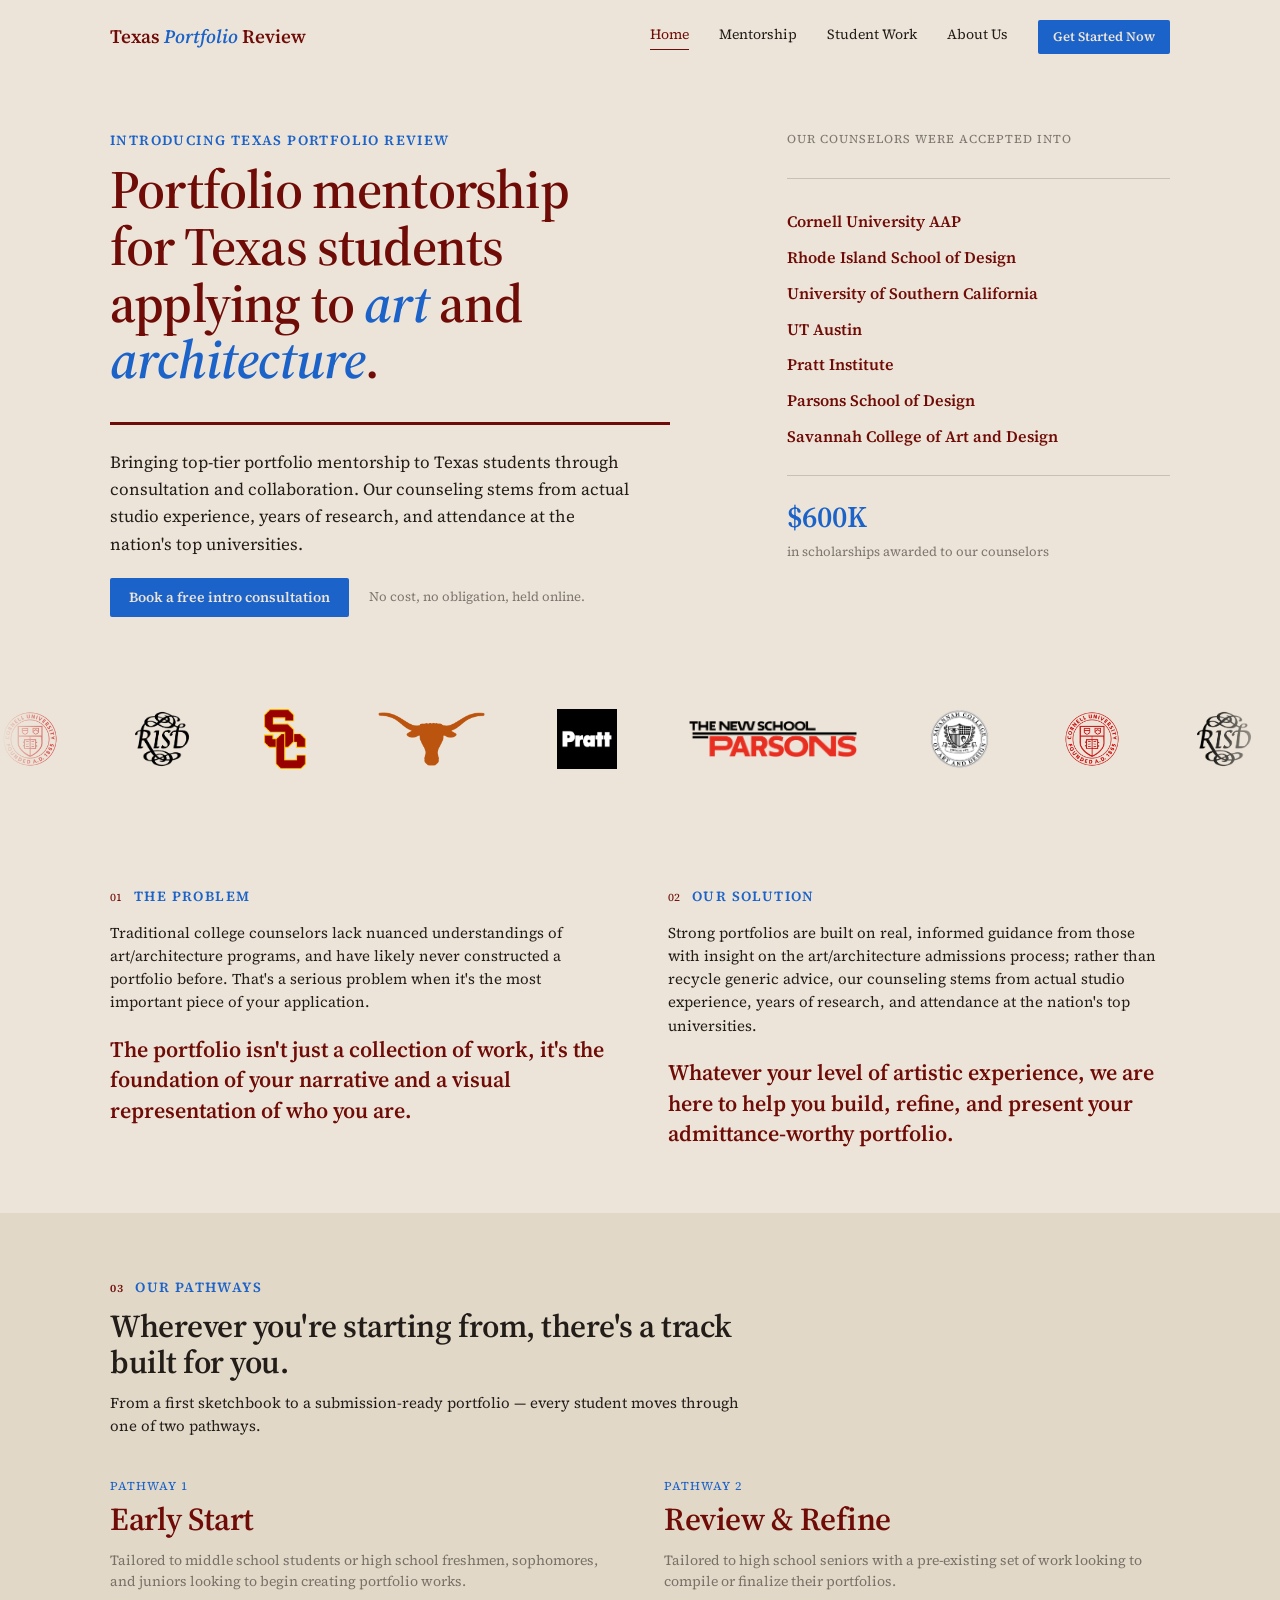
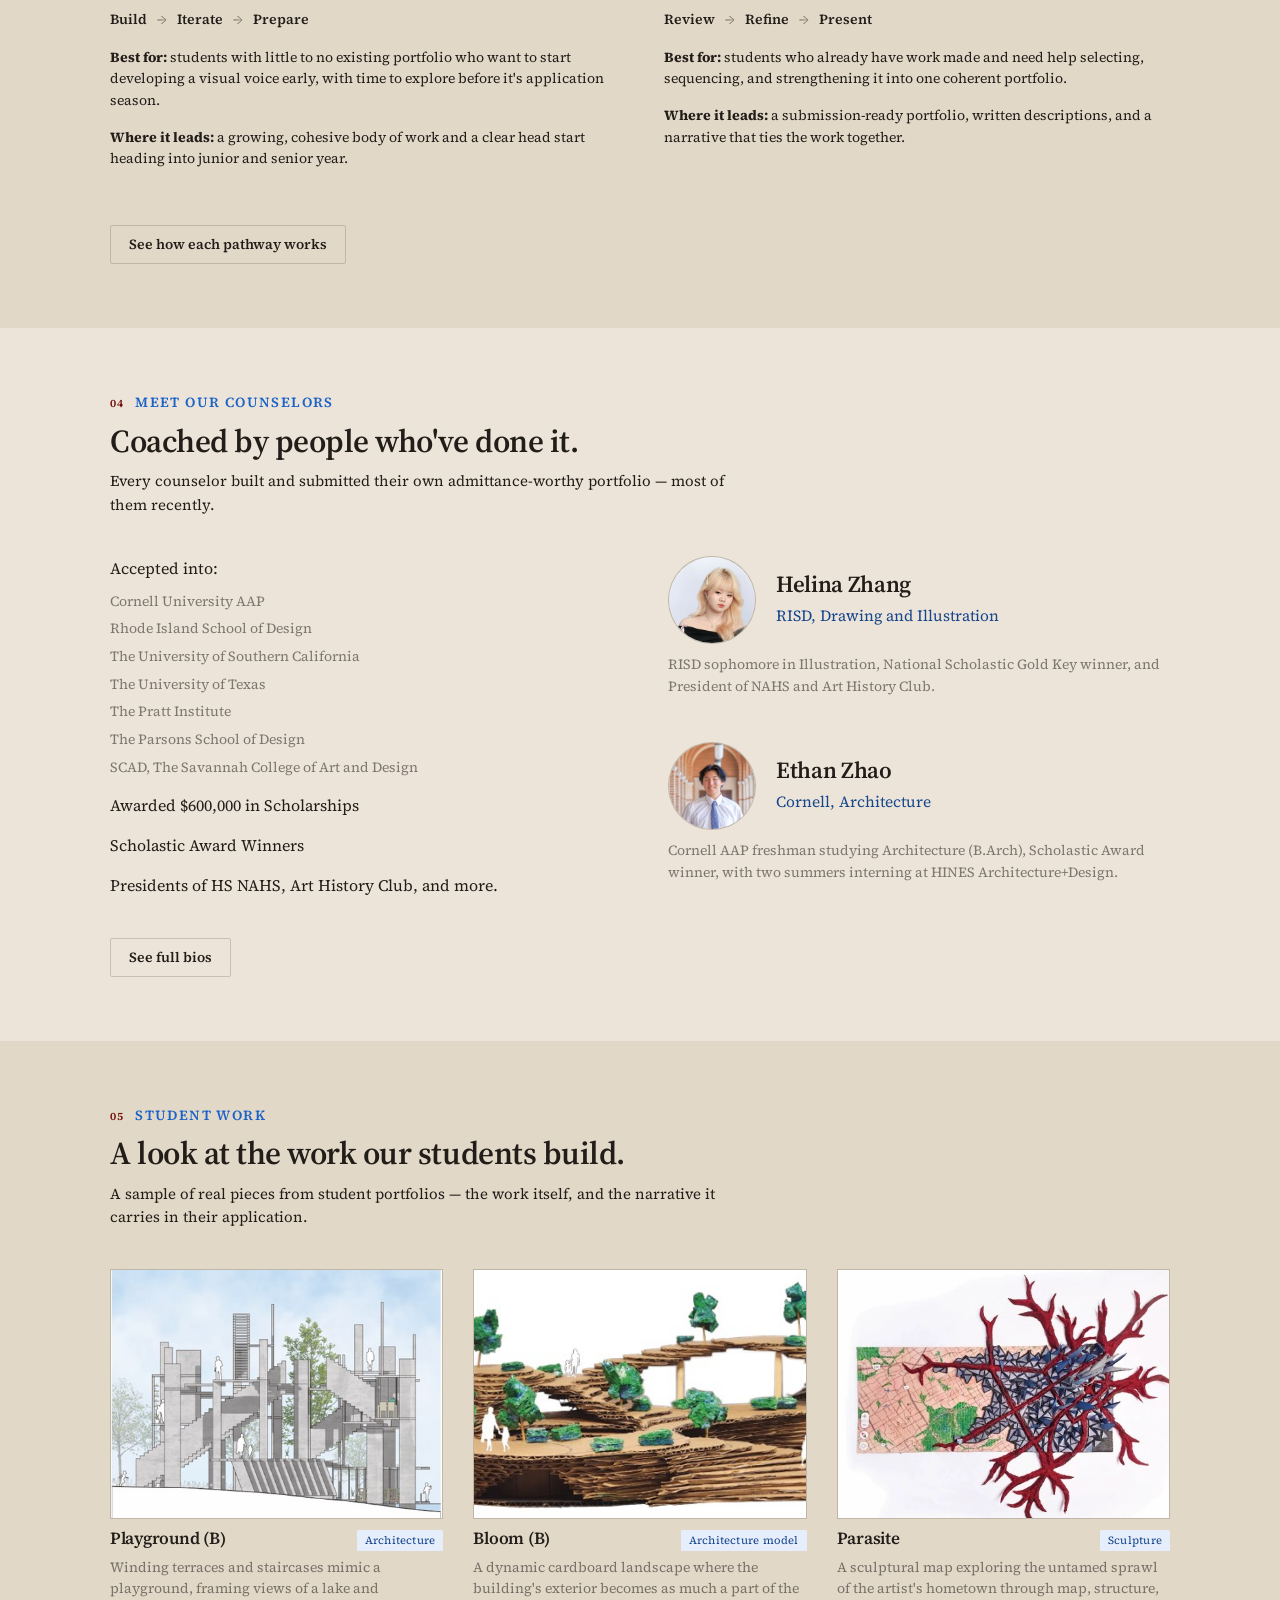
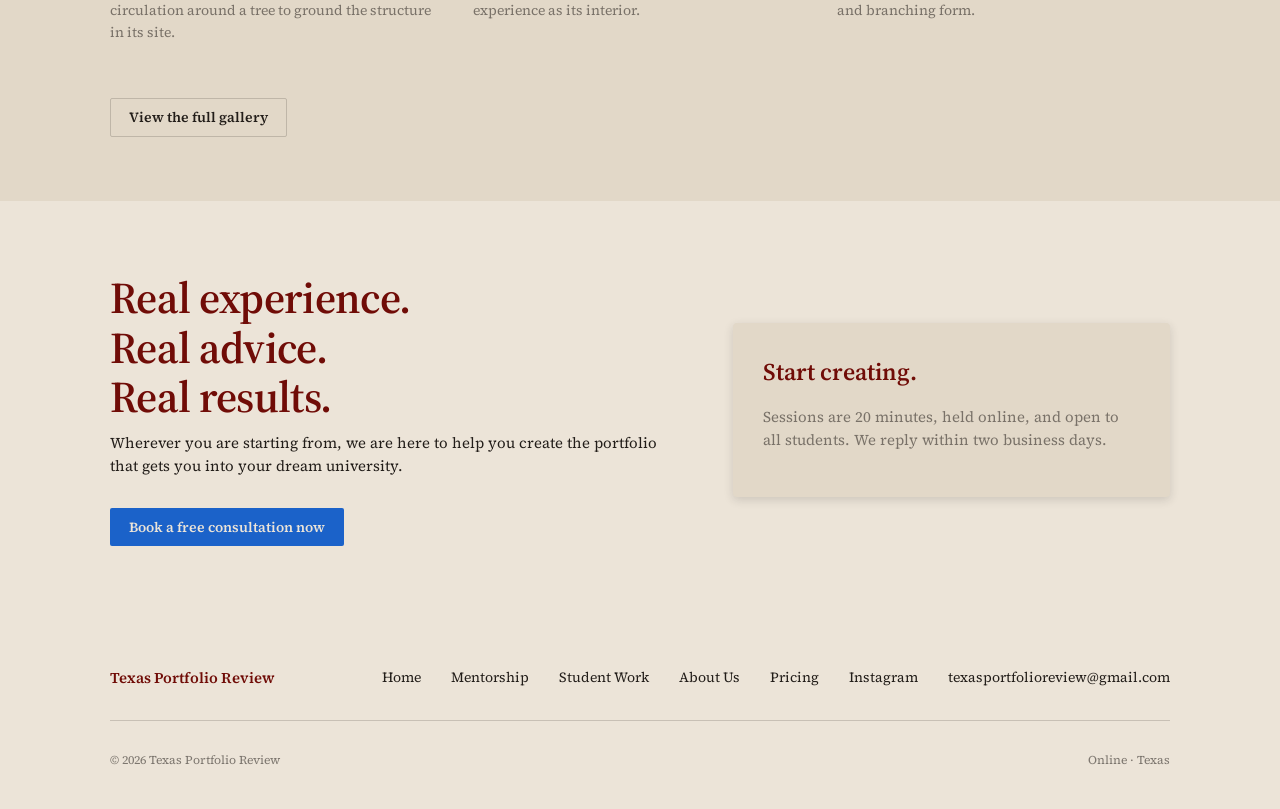
==== index.html @ 7bf11fc3 "Add real student work to the gallery and homepage preview Replaces the placeholder student-work card" ====
<!DOCTYPE html>
<html lang="en">
<head>
<meta charset="UTF-8">
<script>document.documentElement.classList.add("js");</script>
<meta name="viewport" content="width=device-width, initial-scale=1.0">
<title>Texas Portfolio Review — Portfolio Mentorship for Art &amp; Architecture</title>
<meta name="description" content="Portfolio mentorship for Texas students applying to art and architecture programs. Real studio experience, real guidance, real results.">
<link rel="icon" type="image/png" href="images/logo.png">
<link rel="stylesheet" href="css/styles.css">
</head>
<body>

<header class="site-nav">
  <div class="container site-nav__inner">
    <a href="index.html" class="site-nav__brand">Texas <em>Portfolio</em> Review</a>
    <button class="site-nav__toggle" data-nav-toggle aria-expanded="false" aria-label="Toggle menu" aria-controls="primary-nav">
      <span class="bar"></span><span class="bar"></span><span class="bar"></span>
    </button>
    <nav class="site-nav__links" data-nav-links id="primary-nav" aria-label="Primary" hidden>
      <a href="index.html" aria-current="page">Home</a>
      <a href="mentorship.html">Mentorship</a>
      <a href="student-work.html">Student Work</a>
      <a href="about.html">About Us</a>
    </nav>
    <a href="pricing.html" class="btn btn-primary btn-sm site-nav__book">Get Started Now</a>
  </div>
</header>

<main>

  <!-- ============ HERO ============ -->
  <section class="hero">
    <div class="container hero__grid">
      <div>
        <div class="kicker">Introducing Texas Portfolio Review</div>
        <h1>Portfolio mentorship<br>for Texas students<br>applying to <em>art</em> and <em>architecture</em>.</h1>
        <hr class="rule--thick" style="margin: 34px 0 24px; max-width: 560px;">
        <p class="hero__sub">Bringing top-tier portfolio mentorship to Texas students through consultation and collaboration. Our counseling stems from actual studio experience, years of research, and attendance at the nation's top universities.</p>
        <div class="hero__cta">
          <a href="#" class="btn btn-primary" data-open-consult>Book a free intro consultation</a>
          <span class="hero__note">No cost, no obligation, held online.</span>
        </div>
      </div>
      <aside>
        <div class="hero__panel-label">Our counselors were accepted into</div>
        <hr class="rule">
        <div class="hero__schools">
          <div>Cornell University AAP</div>
          <div>Rhode Island School of Design</div>
          <div>University of Southern California</div>
          <div>UT Austin</div>
          <div>Pratt Institute</div>
          <div>Parsons School of Design</div>
          <div>Savannah College of Art and Design</div>
        </div>
        <div class="hero__stats">
          <div class="hero__stat-num">$600K</div>
          <div class="hero__stat-label">in scholarships awarded to our counselors</div>
        </div>
      </aside>
    </div>
  </section>

  <!-- ============ SCHOOL LOGO CAROUSEL ============ -->
  <section class="logo-strip" aria-label="Schools our counselors were accepted into">
    <div class="logo-strip__viewport">
      <div class="logo-strip__track">
        <div class="logo-strip__item"><img src="images/schools/cornell.png" alt="Cornell University" loading="lazy"></div>
        <div class="logo-strip__item"><img src="images/schools/risd.png" alt="Rhode Island School of Design" loading="lazy"></div>
        <div class="logo-strip__item"><img src="images/schools/usc.png" alt="University of Southern California" loading="lazy"></div>
        <div class="logo-strip__item"><img src="images/schools/ut-austin.png" alt="The University of Texas at Austin" loading="lazy"></div>
        <div class="logo-strip__item"><img src="images/schools/pratt.png" alt="Pratt Institute" loading="lazy"></div>
        <div class="logo-strip__item logo-strip__item--parsons"><img src="images/schools/parsons.png" alt="Parsons School of Design, The New School" loading="lazy"></div>
        <div class="logo-strip__item"><img src="images/schools/scad.png" alt="Savannah College of Art and Design" loading="lazy"></div>
        <!-- duplicated for a seamless loop -->
        <div class="logo-strip__item" aria-hidden="true"><img src="images/schools/cornell.png" alt="" loading="lazy"></div>
        <div class="logo-strip__item" aria-hidden="true"><img src="images/schools/risd.png" alt="" loading="lazy"></div>
        <div class="logo-strip__item" aria-hidden="true"><img src="images/schools/usc.png" alt="" loading="lazy"></div>
        <div class="logo-strip__item" aria-hidden="true"><img src="images/schools/ut-austin.png" alt="" loading="lazy"></div>
        <div class="logo-strip__item" aria-hidden="true"><img src="images/schools/pratt.png" alt="" loading="lazy"></div>
        <div class="logo-strip__item logo-strip__item--parsons" aria-hidden="true"><img src="images/schools/parsons.png" alt="" loading="lazy"></div>
        <div class="logo-strip__item" aria-hidden="true"><img src="images/schools/scad.png" alt="" loading="lazy"></div>
      </div>
    </div>
  </section>

  <!-- ============ PROBLEM / SOLUTION ============ -->
  <section class="section" id="problem-solution">
    <div class="container grid-2">
      <div id="problem">
        <div class="beat-head"><span class="beat-head__num">01</span><h2>The problem</h2></div>
        <p>Traditional college counselors lack nuanced understandings of art/architecture programs, and have likely never constructed a portfolio before. That's a serious problem when it's the most important piece of your application.</p>
        <p class="pull">The portfolio isn't just a collection of work, it's the foundation of your narrative and a visual representation of who you are.</p>
      </div>
      <div id="solution">
        <div class="beat-head"><span class="beat-head__num">02</span><h2>Our solution</h2></div>
        <p>Strong portfolios are built on real, informed guidance from those with insight on the art/architecture admissions process; rather than recycle generic advice, our counseling stems from actual studio experience, years of research, and attendance at the nation's top universities.</p>
        <p class="pull">Whatever your level of artistic experience, we are here to help you build, refine, and present your admittance-worthy portfolio.</p>
      </div>
    </div>
  </section>

  <!-- ============ PATHWAYS PREVIEW ============ -->
  <section class="section section--surface" id="pathways">
    <div class="container">
      <div class="section-head">
        <div class="kicker"><span class="num">03</span> Our pathways</div>
        <h2>Wherever you're starting from, there's a track built for you.</h2>
        <p>From a first sketchbook to a submission-ready portfolio — every student moves through one of two pathways.</p>
      </div>
      <div class="path-grid">
        <div>
          <div class="path-card__eyebrow">Pathway 1</div>
          <h3>Early Start</h3>
          <p class="desc">Tailored to middle school students or high school freshmen, sophomores, and juniors looking to begin creating portfolio works.</p>
          <div class="path-mini-steps">
            <span>Build</span><span class="arrow" aria-hidden="true">→</span><span>Iterate</span><span class="arrow" aria-hidden="true">→</span><span>Prepare</span>
          </div>
          <p class="path-best-for"><strong>Best for:</strong> students with little to no existing portfolio who want to start developing a visual voice early, with time to explore before it's application season.</p>
          <p class="path-best-for"><strong>Where it leads:</strong> a growing, cohesive body of work and a clear head start heading into junior and senior year.</p>
        </div>
        <div>
          <div class="path-card__eyebrow">Pathway 2</div>
          <h3>Review &amp; Refine</h3>
          <p class="desc">Tailored to high school seniors with a pre-existing set of work looking to compile or finalize their portfolios.</p>
          <div class="path-mini-steps">
            <span>Review</span><span class="arrow" aria-hidden="true">→</span><span>Refine</span><span class="arrow" aria-hidden="true">→</span><span>Present</span>
          </div>
          <p class="path-best-for"><strong>Best for:</strong> students who already have work made and need help selecting, sequencing, and strengthening it into one coherent portfolio.</p>
          <p class="path-best-for"><strong>Where it leads:</strong> a submission-ready portfolio, written descriptions, and a narrative that ties the work together.</p>
        </div>
      </div>
      <div style="margin-top:40px;">
        <a href="mentorship.html" class="btn btn-secondary">See how each pathway works</a>
      </div>
    </div>
  </section>

  <!-- ============ COUNSELORS / CREDENTIALS PREVIEW ============ -->
  <section class="section" id="counselors">
    <div class="container">
      <div class="section-head">
        <div class="kicker"><span class="num">04</span> Meet our counselors</div>
        <h2>Coached by people who've done it.</h2>
        <p>Every counselor built and submitted their own admittance-worthy portfolio — most of them recently.</p>
      </div>
      <div class="grid-2">
        <div>
          <ul class="credential-list">
            <li>
              Accepted into:
              <ul class="credential-sublist">
                <li>Cornell University AAP</li>
                <li>Rhode Island School of Design</li>
                <li>The University of Southern California</li>
                <li>The University of Texas</li>
                <li>The Pratt Institute</li>
                <li>The Parsons School of Design</li>
                <li>SCAD, The Savannah College of Art and Design</li>
              </ul>
            </li>
            <li>Awarded $600,000 in Scholarships</li>
            <li>Scholastic Award Winners</li>
            <li>Presidents of HS NAHS, Art History Club, and more.</li>
          </ul>
          <div style="margin-top:40px;">
            <a href="about.html" class="btn btn-secondary">See full bios</a>
          </div>
        </div>
        <div class="counselor-preview-grid">
          <div class="counselor-preview-card">
            <div class="counselor-preview-card__row">
              <div class="counselor-preview-card__photo"><img src="images/counselor-helina-zhang.jpg" alt="Helina Zhang" loading="lazy"></div>
              <div>
                <h3>Helina Zhang</h3>
                <div class="counselor-preview-card__school">RISD, Drawing and Illustration</div>
              </div>
            </div>
            <p class="desc">RISD sophomore in Illustration, National Scholastic Gold Key winner, and President of NAHS and Art History Club.</p>
          </div>
          <div class="counselor-preview-card">
            <div class="counselor-preview-card__row">
              <div class="counselor-preview-card__photo"><img src="images/counselor-ethan-zhao.jpg" alt="Ethan Zhao" loading="lazy"></div>
              <div>
                <h3>Ethan Zhao</h3>
                <div class="counselor-preview-card__school">Cornell, Architecture</div>
              </div>
            </div>
            <p class="desc">Cornell AAP freshman studying Architecture (B.Arch), Scholastic Award winner, with two summers interning at HINES Architecture+Design.</p>
          </div>
        </div>
      </div>
    </div>
  </section>

  <!-- ============ STUDENT WORK PREVIEW ============ -->
  <section class="section section--surface" id="work">
    <div class="container">
      <div class="section-head">
        <div class="kicker"><span class="num">05</span> Student work</div>
        <h2>A look at the work our students build.</h2>
        <p>A sample of real pieces from student portfolios — the work itself, and the narrative it carries in their application.</p>
      </div>
      <div class="work-grid">
        <div class="work-card">
          <div class="work-card__thumb"><img src="images/student-work/playground.jpg" alt="Playground (B) — architectural section drawing" loading="lazy"></div>
          <div class="work-card__meta"><h3>Playground (B)</h3><span class="work-card__tag">Architecture</span></div>
          <p class="desc">Winding terraces and staircases mimic a playground, framing views of a lake and circulation around a tree to ground the structure in its site.</p>
        </div>
        <div class="work-card">
          <div class="work-card__thumb"><img src="images/student-work/bloom.jpg" alt="Bloom (B) — cardboard architecture model" loading="lazy"></div>
          <div class="work-card__meta"><h3>Bloom (B)</h3><span class="work-card__tag">Architecture model</span></div>
          <p class="desc">A dynamic cardboard landscape where the building's exterior becomes as much a part of the experience as its interior.</p>
        </div>
        <div class="work-card">
          <div class="work-card__thumb"><img src="images/student-work/parasite.jpg" alt="Parasite — mixed media sculpture on a map" loading="lazy"></div>
          <div class="work-card__meta"><h3>Parasite</h3><span class="work-card__tag">Sculpture</span></div>
          <p class="desc">A sculptural map exploring the untamed sprawl of the artist's hometown through map, structure, and branching form.</p>
        </div>
      </div>
      <div style="margin-top:40px;">
        <a href="student-work.html" class="btn btn-secondary">View the full gallery</a>
      </div>
    </div>
  </section>

  <!-- ============ CLOSING CTA ============ -->
  <section class="closer" id="book">
    <div class="container closer__grid">
      <div>
        <h2>Real experience.<br>Real advice.<br>Real results.</h2>
        <p>Wherever you are starting from, we are here to help you create the portfolio that gets you into your dream university.</p>
        <div style="margin-top:30px;">
          <a href="#" class="btn btn-primary" data-open-consult>Book a free consultation now</a>
        </div>
      </div>
      <div class="closer__panel elev-md">
        <p class="tag">Start creating.</p>
        <p style="font-size:15px; color:var(--color-text-muted);">Sessions are 20 minutes, held online, and open to all students. We reply within two business days.</p>
      </div>
    </div>
  </section>

</main>

<footer class="site-footer">
  <div class="container">
    <div class="site-footer__top">
      <span class="site-footer__brand">Texas Portfolio Review</span>
      <a href="index.html">Home</a>
      <a href="mentorship.html">Mentorship</a>
      <a href="student-work.html">Student Work</a>
      <a href="about.html">About Us</a>
      <a href="pricing.html">Pricing</a>
      <a href="https://www.instagram.com/texasportfolioreview/" target="_blank" rel="noopener">Instagram</a>
      <a href="mailto:texasportfolioreview@gmail.com">texasportfolioreview@gmail.com</a>
    </div>
    <hr class="rule">
    <div class="site-footer__bottom">
      <span>© 2026 Texas Portfolio Review</span>
      <span>Online · Texas</span>
    </div>
  </div>
</footer>

<!-- ============ BOOK-A-CONSULTATION MODAL (shared) ============ -->
<div class="modal-backdrop" id="consult-modal" hidden>
  <div class="modal" role="dialog" aria-modal="true" aria-labelledby="consult-title">
    <button class="modal__close" type="button" data-close-consult aria-label="Close">&times;</button>

    <form id="consult-form" novalidate action="https://formspree.io/f/myeganda" method="POST">
      <input type="hidden" name="_subject" value="New consultation request — Texas Portfolio Review">
      <div class="modal__eyebrow">Free intro consultation</div>
      <h2 id="consult-title">Book a free consultation</h2>
      <p class="modal__intro">No cost, no obligation, 20 minutes, held online. Tell us a bit about the student and we'll follow up within two business days.</p>

      <div class="field">
        <label for="cf-name">Student name</label>
        <input class="input" id="cf-name" name="name" type="text" placeholder="First and last" required>
      </div>
      <div class="field">
        <label for="cf-email">Email</label>
        <input class="input" id="cf-email" name="email" type="email" placeholder="you@example.com" required>
      </div>
      <div class="field">
        <label for="cf-grade">Grade level</label>
        <input class="input" id="cf-grade" name="grade" type="text" placeholder="e.g. 11th grade" required>
      </div>
      <div class="field">
        <label for="cf-pathway">Which pathway interests you?</label>
        <select class="input" id="cf-pathway" name="pathway">
          <option value="">Not sure yet</option>
          <option value="Early Start">Early Start</option>
          <option value="Review &amp; Refine">Review &amp; Refine</option>
          <option value="Baseline">Baseline</option>
          <option value="Async Review">Async Review</option>
        </select>
      </div>
      <div class="field">
        <label for="cf-message">Tell us about your work</label>
        <textarea class="input" id="cf-message" name="message" placeholder="Media you work in, where your portfolio stands today, schools you have in mind."></textarea>
      </div>

      <button type="submit" class="btn btn-primary btn-block">Request my free consultation</button>
      <p class="form-error" id="consult-error" hidden></p>
      <p class="form-note">Sessions are 20 minutes, held online. We reply within two business days.</p>
    </form>

    <div class="form-success" id="consult-success" hidden>
      <div class="form-success__mark">&check;</div>
      <h2>Request received</h2>
      <p>Thanks — we'll follow up by email within two business days to schedule your free consultation.</p>
    </div>
  </div>
</div>

<script src="js/main.js"></script>
</body>
</html>
---- css/styles.css ----
/* Broadsheet — design-system tokens and component classes. This file is the source of truth for the system's look; retune it here and see readme.md. */
@import url('https://fonts.googleapis.com/css2?family=Source+Serif+4:ital,wght@0,400;0,600;1,400&display=swap');

:root {
  /* Texas Portfolio Review — warm paper ground with the TPR red/blue
     override in place of Broadsheet's default cyan/magenta. See
     DESIGN-CONTEXT.md for the source of these values. */
  --color-bg: #ece4d8;
  --color-surface: #e2d8c8;
  --color-text: #221d19;
  --color-text-muted: color-mix(in srgb, var(--color-text) 55%, transparent);
  --color-accent: #a3120b;
  --color-accent-2: #1b62c9;
  --color-divider: color-mix(in srgb, #221d19 18%, transparent);

  /* Tonal ramps — generated in OKLCH on one shared lightness scale, so the
     same step of any role matches the others in visual value. */
  --color-neutral-100: #f8f4f4;
  --color-neutral-200: #eae7e7;
  --color-neutral-300: #d7d3d3;
  --color-neutral-400: #bab6b6;
  --color-neutral-500: #9b9797;
  --color-neutral-600: #7d7979;
  --color-neutral-700: #605d5d;
  --color-neutral-800: #444141;
  --color-neutral-900: #2d2b2b;

  --color-accent-100: #f7e7e4;
  --color-accent-200: #eecdc8;
  --color-accent-300: #e0a49c;
  --color-accent-400: #cd6a60;
  --color-accent-500: #b8332a;
  --color-accent-600: #8b0f09;
  --color-accent-700: #700c07;
  --color-accent-800: #560906;
  --color-accent-900: #380705;

  --color-accent-2-100: #e7eefb;
  --color-accent-2-200: #cbdcf6;
  --color-accent-2-300: #9eb9e3;
  --color-accent-2-400: #7197cf;
  --color-accent-2-500: #4474bc;
  --color-accent-2-600: #1751a8;
  --color-accent-2-700: #16468c;
  --color-accent-2-800: #113468;
  --color-accent-2-900: #0c2244;

  /* The third process ink — review round 3: the deck's print treatments
     (the CMYK separation and the misregistered plate numerals below) need
     the full four-color set. Cyan and magenta are the system's own accents;
     this yellow completes them, muted to the same press-ink register. A
     print treatment color, not an interface accent — body copy and chrome
     never take it. */
  --color-process-yellow: #edbb00;

  --font-heading: "Source Serif 4", system-ui, sans-serif;
  --font-heading-weight: 600;
  --font-body: "Source Serif 4", system-ui, sans-serif;

  --space-1: 5.0px;
  --space-2: 10.0px;
  --space-3: 15.0px;
  --space-4: 20.0px;
  --space-6: 30.0px;
  --space-8: 40.0px;

  --radius-sm: 1px;
  --radius-md: 2px;
  --radius-lg: 4px;

  /* Elevation — derived from the ground: soft ink-tinted shadows on a
     light theme, a hairline edge + ambient darkness on a dark one. */
  --shadow-sm: 0 1px 2px color-mix(in srgb, #2d2b2b 14%, transparent);
  --shadow-md: 0 3px 10px color-mix(in srgb, #2d2b2b 16%, transparent);
  --shadow-lg: 0 12px 32px color-mix(in srgb, #2d2b2b 22%, transparent);
}

body {
  background: var(--color-bg);
  color: var(--color-text);
  font-family: var(--font-body);
}
h1, h2, h3, h4 { font-family: var(--font-heading); font-weight: var(--font-heading-weight); }

.halftone{position:relative;filter:grayscale(0.35) contrast(1.15);overflow:hidden}
.halftone::after{content:"";position:absolute;inset:0;pointer-events:none;
  background-image:radial-gradient(circle,rgba(0,0,0,0.22) 30%,transparent 32%);
  background-size:3px 3px;mix-blend-mode:multiply}

/* The four-color separation treatment (review round 3) — a photograph
   printed as its misregistered process plates, after the Catalogue Three
   grammar. Markup: a figure.cmyk holding five copies of the image — the
   first is the layout sizer (hidden), then one per plate, each tagged
   .sep-c/.sep-m/.sep-y/.sep-k. The plates are extracted live by the SVG
   feColorMatrix filters in print-plates.js, the system's own defs —
   inlined in the compiled bundle every template page loads, and a
   page that links styles.css directly adds
   <script src="print-plates.js"></script> itself (the defs must be in
   the document: a data-URI filter reference would not survive Chromium,
   and external-file references are unreliable across engines) — nudged
   a few pixels out of register, and multiplied
   onto the paper ground; the halftone dot screens the recombined print.
   The plate offsets live with the deck's projection-scale CSS, since
   misregistration is sized to the output. */
.cmyk{position:relative;overflow:hidden;background:var(--color-bg)}
.cmyk img:first-child{opacity:0} /* layout sizer AND the alt-bearing image — opacity
  keeps it in the accessibility tree (visibility:hidden would drop the figure's only
  description); fully transparent, it adds nothing to the multiply backdrop */
.cmyk img+img{position:absolute;inset:0;width:100%;height:100%;object-fit:cover;mix-blend-mode:multiply}
.cmyk .sep-c{filter:url(#sep-c)}
.cmyk .sep-m{filter:url(#sep-m)}
.cmyk .sep-y{filter:url(#sep-y)}
.cmyk .sep-k{filter:url(#sep-k)}
.cmyk::after{content:"";position:absolute;inset:0;pointer-events:none;
  background-image:radial-gradient(circle,rgba(0,0,0,0.22) 30%,transparent 32%);
  background-size:3px 3px;mix-blend-mode:multiply}

/* The one-image separation (review round 9, promoted from the deck in the
   landing divergence) — the same four plates as ONE compound filter,
   #sep-all in print-plates.js, for a single swappable image: a .print
   wrapper inside the figure holds one <image-slot>, and the filter
   extracts, offsets and multiplies the plates live from whatever the slot
   shows. Markup: figure.cmyk > .print > image-slot (the page sizes the
   .print — aspect-ratio, or absolute fill for bleeds). Hover resolves
   the print into the photograph — the pressman checking registration on
   the light table — so the source shows crisp and any swap chrome stays
   legible; only the reduced-motion fallback below still lifts as a
   single cut (a url() filter cannot CSS-transition; the press driver
   animates the defs instead). */
.cmyk .print{position:relative;width:100%;filter:url(#sep-all)}
/* no hover end-state swap: the press driver (print-plates.js) eases the
   plates into register while purifying their inks to the pure-process
   separation on the same curve, so the converged four-plate merge IS
   the photograph (their multiply equals SourceGraphic by construction)
   — no cut anywhere on the animated path */
@media (prefers-reduced-motion: reduce), (hover: none), (pointer: coarse) {
  .cmyk .print:hover{filter:none} /* without the driver (it stands down on
    exactly these conditions), hover stays the old single cut to the
    crisp source */
}
.cmyk .print image-slot{width:100%;height:100%;display:block}

/* The plate numeral (review rounds 3-4) — display figures set as
   misregistered process plates, the catalog's cover grammar. Review
   round 4 (Barron): THREE plates — C, M, Y only, no black plate — so the
   dark core comes entirely from the C×M×Y multiply overlap (the inks
   product to exact black), with the fringes the registration drift; and
   the spread pulled in by half (less jumbled: one figure with plate
   fringes rather than figures sliding apart). Markup: a .cmyk-num holding
   a .paper span (the white of the sheet: the glyph's union, built from
   offset text-shadow copies) and three .plate spans. The construction
   carries its own ground (--cmyk-num-ground, defaulting to paper) painted
   on its padding box, so the multiply plates always have their backdrop
   even inside an isolated stacking context (entrance animations); the
   padding bleeds wider than any plate offset and the negative margin
   hands the layout box back. Offsets are em-scaled to the glyph. The
   .paper span carries the text once for assistive tech; the .plate spans
   are aria-hidden repeats. */
.cmyk-num{--cmyk-num-ground:var(--color-bg);
  position:relative;width:fit-content;line-height:0.9;
  font-feature-settings:"pnum" 1;
  background:var(--cmyk-num-ground);padding:0.12em;margin:-0.12em}
.cmyk-num .paper{color:var(--color-bg); /* the white of the sheet — always paper,
  whatever the ground: the plates read as printed on paper even when the
  surrounding page is ink */
  text-shadow:0.036em 0.025em 0 var(--color-bg),-0.031em -0.023em 0 var(--color-bg)}
.cmyk-num .plate{position:absolute;inset:0.12em;mix-blend-mode:multiply;
  text-box:trim-both cap alphabetic /* the host trims to its cap box; each
  absolute plate must trim its own line the same way, or its glyphs sit a
  half-leading below the paper union */}
.cmyk-num .plate-c{color:var(--color-accent)}

/* The plate headline (divergence round 3, Barron: "use both" — the
   photograph's plates AND the cover grammar's text plates, on the same
   page). The same three-plate construction as .cmyk-num — paper span
   carrying the real text, C/M/Y plate repeats, dark core from the
   multiply overlap — at HALF the numeral's round-4 offsets: the serif's
   display hairlines are thinner than the numeral strokes the spread was
   measured on, and the full offsets swallow them whole (probed at the
   hero's 80px — the fringes read as an anaglyph poster, not a breath
   out of register) — recut for display
   headlines that sit in running text blocks on the page's own paper:
   no ground painting and no padding bleed (the numeral's ground exists
   for isolated stacking contexts; a headline on the page multiplies
   straight onto the sheet), no width:fit-content and no line-height
   override (the host display class owns its metrics — apply this to
   each .line, which is position:relative for its plates), and the
   plates are inert to the hand (pointer-events/user-select none, so a
   triple-click selects the headline once, not four times). Plates take
   the same pointer lean as .cmyk-num. */
.cmyk-head{position:relative}
.cmyk-head .paper{color:var(--color-bg);
  text-shadow:0.027em 0.0185em 0 var(--color-bg),-0.0245em -0.0175em 0 var(--color-bg)
  /* the union's copies sit at the construction's halved plate offsets
     PLUS the full lean (0.018+0.009 / 0.0125+0.006, and mirrored), so
     the union still backs the plates at viewport-edge lean — invisible
     on the page's own paper, load-bearing on any other ground */}
.cmyk-head .plate{position:absolute;inset:0;mix-blend-mode:multiply;
  pointer-events:none;user-select:none;
  text-box:trim-both cap alphabetic /* match the host's trim, or the
  plates sit a half-leading below the paper union */}
.cmyk-head .plate-c{color:var(--color-accent)}
.cmyk-head .plate-m{color:var(--color-accent-2);
  translate:calc(0.018em + 0.009em*var(--press-nx, 0)) calc(0.0125em + 0.006em*var(--press-ny, 0))}
.cmyk-head .plate-y{color:var(--color-process-yellow);
  translate:calc(-0.0155em + 0.009em*var(--press-nx, 0)) calc(-0.0115em + 0.006em*var(--press-ny, 0))}
.cmyk-num .plate-m{color:var(--color-accent-2);
  translate:calc(0.036em + 0.018em*var(--press-nx, 0)) calc(0.025em + 0.0125em*var(--press-ny, 0))}
.cmyk-num .plate-y{color:var(--color-process-yellow);
  translate:calc(-0.031em + 0.018em*var(--press-nx, 0)) calc(-0.023em + 0.0125em*var(--press-ny, 0))}
/* --press-nx/--press-ny: the pointer lean as a bare -1..1 factor,
   published on :root by the press driver (print-plates.js) and zero
   whenever the driver stands down. Each construction scales the lean to
   its own spread (half of it, here as everywhere) so the moving plates
   drift a breath toward the cursor and the C plate holds. */

/* ══════════════════════════════════════════════════════════════════════════
   Components — built with the tokens above. Plain CSS
   on plain HTML: no JavaScript, no build step. Each class is documented in
   readme.md and demonstrated in foundations/ and components/.
   ══════════════════════════════════════════════════════════════════════ */

*, *::before, *::after { box-sizing: border-box; }
body { margin: 0; font-size: 15px; line-height: 1.55; font-weight: 400; }
h1, h2, h3, h4, h5, h6 {
  font-family: var(--font-heading); font-weight: var(--font-heading-weight);
  line-height: 1.12; letter-spacing: -0.015em; margin: 0 0 var(--space-2);
}
h1 { font-size: 42px; }
h2 { font-size: 32px; }
h3 { font-size: 25px; }
h4 { font-size: 20px; }
h5 { font-size: 16px; }
h6 { font-size: 13px; }
h6 { letter-spacing: 0.08em; text-transform: uppercase; }
p { margin: 0 0 var(--space-3); }
a { color: var(--color-accent); text-underline-offset: 3px; }
img { display: block; max-width: 100%; }
figure { margin: 0; }
figcaption {
  font-size: 11px; margin-top: var(--space-1);
  color: color-mix(in srgb, var(--color-text) 55%, transparent);
}
.text-muted { color: color-mix(in srgb, var(--color-text) 55%, transparent); }
:focus { outline: none; }
:focus-visible { outline: 2px solid var(--color-accent); outline-offset: 2px; }
::selection { background: color-mix(in srgb, var(--color-accent) 30%, transparent); }

/* — rules — */
.hr {
  height: 1px; border: 0; margin: var(--space-4) 0;
  background: var(--color-divider);
}

/* — buttons — */
.btn {
  display: inline-flex; align-items: center; justify-content: center; gap: 6px;
  cursor: pointer; text-decoration: none;
  font-family: var(--font-heading); font-weight: var(--font-heading-weight);
  font-size: 14px; line-height: 1.2; color: var(--color-text); /* matches the .input's 14px —
     the pair sits side by side in sign-up rows */
  background: transparent; border: 1px solid transparent;
  padding: var(--space-2) calc(var(--space-3) * 1.2);
  border-radius: var(--radius-md);
}
.btn svg { display: block; }
.btn:disabled { opacity: 0.45; cursor: not-allowed; }
.btn-primary { background: var(--color-accent-2); color: var(--color-bg); }
.btn-primary:hover { background: var(--color-accent-2-600); }
.btn-primary:active { background: var(--color-accent-2-700); }
.btn-secondary { border-color: var(--color-divider); }
.btn-secondary:hover { background: color-mix(in srgb, var(--color-text) 7%, transparent); }
.btn-secondary:active { background: color-mix(in srgb, var(--color-text) 14%, transparent); }
.btn-ghost { color: var(--color-accent); padding-inline: var(--space-1); }
.btn-ghost:hover { background: color-mix(in srgb, var(--color-accent) 10%, transparent); }
.btn-ghost:active { background: color-mix(in srgb, var(--color-accent) 18%, transparent); }
.btn-icon { width: 36px; height: 36px; padding: 0; }
.btn-block { width: 100%; margin-top: var(--space-2); }

/* — forms — */
.field > label {
  display: block; font-size: 12px; margin-bottom: 5px;
  color: color-mix(in srgb, var(--color-text) 70%, transparent);
}
.input {
  width: 100%; min-height: 36px; padding: 6px 10px; font: inherit;
  font-size: 14px; color: var(--color-text); caret-color: var(--color-accent);
  background: var(--color-surface);
  border: 1px solid var(--color-divider); border-radius: var(--radius-md);
}
.input::placeholder { color: color-mix(in srgb, var(--color-text) 65%, transparent); opacity: 1; }
  /* explicit, measured: the browser default gray misses the 4.5:1 small-text bar on
     the surface fill; 65% ink measures 4.8:1 there, still a step quieter than typed
     text (opacity:1 overrides Firefox's default placeholder fade) */
.input:hover { border-color: color-mix(in srgb, var(--color-text) 45%, transparent); }
.input:focus-visible { border-color: var(--color-accent); outline-offset: 0; }
textarea.input { min-height: 90px; resize: vertical; }
.radio { display: inline-flex; align-items: center; gap: 8px; cursor: pointer; font-size: 14px; }
.radio input, .seg-opt input {
  position: absolute; opacity: 0; width: 0; height: 0; pointer-events: none;
}
.radio .dot {
  width: 16px; height: 16px; flex: none; border-radius: 50%;
  border: 1.5px solid var(--color-divider);
}
.radio:hover .dot { border-color: var(--color-accent); }
.radio input:checked + .dot {
  border-color: var(--color-accent); background: var(--color-accent);
  box-shadow: inset 0 0 0 4px var(--color-bg);
}
.radio input:focus-visible + .dot { outline: 2px solid var(--color-accent); outline-offset: 2px; }
.seg {
  display: inline-flex; overflow: hidden;
  border: 1px solid var(--color-divider); border-radius: var(--radius-md);
}
.seg-opt {
  display: inline-flex; align-items: center; gap: 6px;
  padding: 7px 12px; font-size: 13px; cursor: pointer;
}
.seg-opt + .seg-opt { border-left: 1px solid var(--color-divider); }
.seg-opt:has(input:checked) { background: var(--color-accent); color: var(--color-bg); }
.seg-opt:not(:has(input:checked)):hover { background: color-mix(in srgb, var(--color-text) 7%, transparent); }
.seg-opt:has(input:focus-visible) { outline: 2px solid var(--color-accent); outline-offset: -2px; }

/* — cards — */
.card {
  display: flex; flex-direction: column; gap: var(--space-2);
  padding: var(--space-3); border-radius: var(--radius-md); background: var(--color-surface);
}
.card-kicker { font-size: 10px; letter-spacing: 0.1em; text-transform: uppercase; color: var(--color-accent); }
.card-title {
  font-family: var(--font-heading); font-weight: var(--font-heading-weight);
  font-size: 17px; line-height: 1.2;
}
.card-body { margin: 0; font-size: 13px; opacity: 0.8; flex: 1; }
.card-meta {
  display: flex; align-items: center; gap: 6px; font-size: 11px;
  color: color-mix(in srgb, var(--color-text) 50%, transparent);
}
.elev-sm { box-shadow: var(--shadow-sm); }
.elev-md { box-shadow: var(--shadow-md); }
.elev-lg { box-shadow: var(--shadow-lg); }

/* — tags — */
.tag {
  display: inline-flex; align-items: center; font-size: 11px;
  font-family: var(--font-heading); font-weight: var(--font-heading-weight);
  letter-spacing: 0.02em; padding: 3px 10px;
  border-radius: calc(var(--radius-md) * 0.75);
}
.tag-accent { background: var(--color-accent-100); color: var(--color-accent-800); }
.tag-accent-2 { background: var(--color-accent-2-100); color: var(--color-accent-2-800); }
.tag-neutral { background: var(--color-neutral-100); color: var(--color-neutral-800); }
.tag-outline { border: 1px solid var(--color-accent); color: var(--color-accent); }

/* — navigation — */
.nav {
  display: flex; align-items: center; gap: var(--space-4);
  padding: var(--space-3) var(--space-4);
  border-bottom: none;
}
.nav-brand {
  font-family: var(--font-heading); font-weight: var(--font-heading-weight);
  font-size: 18px; margin-right: auto;
}
.nav a { color: inherit; text-decoration: none; font-size: 14px; }
.nav a:hover, .nav a[aria-current='page'] { color: var(--color-accent); }

/* — tables — */
.table { width: 100%; border-collapse: collapse; font-size: 14px; }
.table th {
  text-align: left; font-size: 11px; letter-spacing: 0.08em; text-transform: uppercase;
  color: color-mix(in srgb, var(--color-text) 60%, transparent);
  padding: var(--space-2); border-bottom: 1px solid var(--color-divider);
}
.table td {
  padding: var(--space-2);
  border-bottom: 1px solid color-mix(in srgb, var(--color-text) 8%, transparent);
}
.table tbody tr:hover { background: color-mix(in srgb, var(--color-text) 4%, transparent); }

/* — dialog — */
.dialog-backdrop {
  position: fixed; inset: 0; display: grid; place-items: center;
  padding: var(--space-4);
  background: color-mix(in srgb, var(--color-neutral-900) 50%, transparent);
}
.dialog {
  width: min(440px, 100%); display: flex; flex-direction: column; gap: var(--space-3);
  padding: var(--space-4); border-radius: var(--radius-lg);
  background: var(--color-surface); box-shadow: var(--shadow-lg);
}
.dialog-title {
  font-family: var(--font-heading); font-weight: var(--font-heading-weight);
  font-size: 20px;
}
.dialog-body { font-size: 14px; opacity: 0.85; }
.dialog-actions { display: flex; justify-content: flex-end; gap: var(--space-2); margin-top: var(--space-2); }

/* ══════════════════════════════════════════════════════════════════════════
   Texas Portfolio Review — site chrome
   Page layout for index / mentorship / about / student-work: header,
   hero, section rhythm, page-specific blocks, footer and the shared
   consultation modal. Built entirely on the token layer and the
   component classes above — no new colors, no new sizes.
   ══════════════════════════════════════════════════════════════════ */

.container { max-width: 1120px; margin: 0 auto; padding: 0 var(--space-6); }

.kicker {
  font-family: var(--font-heading); font-weight: var(--font-heading-weight);
  font-size: 14px; letter-spacing: 0.1em; text-transform: uppercase;
  color: var(--color-accent-2); margin-bottom: var(--space-2);
}
.kicker .num, .section-head .num { font-size: 11px; color: var(--color-accent-700); margin-right: 6px; }

.rule { height: 1px; border: 0; margin: var(--space-6) 0; background: var(--color-divider); }
.rule--thick { height: 3px; border: 0; background: var(--color-accent-700); }

.pull {
  font-family: var(--font-heading); font-weight: var(--font-heading-weight);
  font-size: 22px; line-height: 1.4; color: var(--color-accent-700);
  margin: var(--space-4) 0 0;
}
.desc { font-size: 14px; color: var(--color-text-muted); }

/* — header — */
.site-nav { position: relative; z-index: 40; padding: var(--space-4) 0; background: var(--color-bg); }
.site-nav__inner { display: flex; align-items: center; gap: var(--space-6); }
.site-nav__brand {
  margin-right: auto; font-family: var(--font-heading); font-weight: var(--font-heading-weight);
  font-size: 19px; color: var(--color-accent-700); text-decoration: none;
}
.site-nav__brand em { font-style: italic; color: var(--color-accent-2); }
.site-nav__toggle {
  display: none; flex-direction: column; justify-content: center; gap: 5px;
  width: 36px; height: 36px; padding: 0; border: 0; background: transparent; cursor: pointer;
}
.site-nav__toggle .bar { display: block; width: 22px; height: 2px; background: var(--color-text); }
.site-nav__links { display: flex; align-items: center; gap: var(--space-6); }
.site-nav__links a {
  font-size: 14px; text-decoration: none; color: var(--color-text);
  padding-bottom: 3px; border-bottom: 1px solid transparent;
}
.site-nav__links a:hover, .site-nav__links a[aria-current='page'] {
  color: var(--color-accent-700); border-bottom-color: var(--color-accent-700);
}
.btn-sm { font-size: 13px; padding: 8px 14px; }

@media (max-width: 780px) {
  .site-nav__toggle { display: flex; }
  .site-nav__links {
    position: absolute; top: 100%; left: 0; right: 0; z-index: 40;
    flex-direction: column; align-items: flex-start; gap: 0;
    background: var(--color-bg); border-top: 1px solid var(--color-divider);
    padding: var(--space-2) var(--space-6);
  }
  .site-nav__links a { width: 100%; padding: 12px 0; border-bottom: 1px solid var(--color-divider); }
  .site-nav__links[hidden] { display: none; }
}

/* — hero (index) — */
.hero { padding: 56px 0 48px; }
.hero__grid { display: grid; grid-template-columns: 1.6fr 1fr; gap: 64px; align-items: start; }
.hero h1 { font-size: 54px; line-height: 1.05; color: var(--color-accent-700); }
.hero h1 em { font-style: italic; color: var(--color-accent-2); }
.hero__sub { font-size: 17px; line-height: 1.6; max-width: 520px; }
.hero__cta { display: flex; align-items: center; gap: var(--space-4); flex-wrap: wrap; margin-top: var(--space-4); }
.hero__note { font-size: 13px; color: var(--color-text-muted); }
.hero__panel-label {
  font-size: 12px; letter-spacing: 0.08em; text-transform: uppercase;
  color: var(--color-text-muted);
}
.hero__schools {
  display: flex; flex-direction: column; gap: 11px; margin-top: var(--space-2);
  font-family: var(--font-heading); font-weight: var(--font-heading-weight);
  font-size: 16px; color: var(--color-accent-700);
}
.hero__stats { margin-top: 26px; padding-top: 18px; border-top: 1px solid var(--color-divider); }
.hero__stat-num {
  font-family: var(--font-heading); font-weight: var(--font-heading-weight);
  font-size: 30px; color: var(--color-accent-2);
}
.hero__stat-label { font-size: 13px; color: var(--color-text-muted); margin-top: 2px; }

@media (max-width: 900px) {
  .hero__grid { grid-template-columns: 1fr; gap: 40px; }
  .hero h1 { font-size: 38px; }
}

/* — school logo carousel (index) — */
.logo-strip { padding: 44px 0 56px; }
.logo-strip__viewport {
  overflow: hidden;
  -webkit-mask-image: linear-gradient(90deg, transparent, #000 6%, #000 94%, transparent);
  mask-image: linear-gradient(90deg, transparent, #000 6%, #000 94%, transparent);
}
.logo-strip__track {
  display: flex; align-items: center; gap: 72px; width: max-content;
  animation: logo-scroll 32s linear infinite;
}
.logo-strip__item { flex: none; height: 60px; display: flex; align-items: center; }
.logo-strip__item img { height: 100%; width: auto; object-fit: contain; }
.logo-strip__item--parsons img { height: 60%; }
@keyframes logo-scroll { from { transform: translateX(0); } to { transform: translateX(-50%); } }
@media (prefers-reduced-motion: reduce) { .logo-strip__track { animation: none; } }

/* — section rhythm — */
.section { padding: 64px 0; }
.section--tight { padding: 40px 0; }
.section--surface { background: var(--color-surface); }
.section-head { max-width: 640px; margin-bottom: 40px; }
.grid-2 { display: grid; grid-template-columns: 1fr 1fr; gap: 56px; }
.beat-head { display: flex; align-items: baseline; gap: 12px; margin-bottom: var(--space-3); }
.beat-head__num { font-family: var(--font-heading); font-size: 11px; color: var(--color-accent-700); }
.beat-head h2 { font-size: 14px; letter-spacing: 0.1em; text-transform: uppercase; margin: 0; color: var(--color-accent-2); }

@media (max-width: 860px) { .grid-2 { grid-template-columns: 1fr; gap: 32px; } }

/* — pathways preview (index) — */
.path-grid { display: grid; grid-template-columns: 1fr 1fr; gap: 48px; }
.path-card__eyebrow {
  font-size: 12px; letter-spacing: 0.08em; text-transform: uppercase;
  color: var(--color-accent-2); margin-bottom: 6px;
}
.path-grid h3, .path-detail h3 { font-size: 32px; margin: 2px 0 12px; color: var(--color-accent-700); }
.path-mini-steps {
  display: flex; align-items: center; gap: 10px; margin: 16px 0;
  font-family: var(--font-heading); font-weight: var(--font-heading-weight); font-size: 14px;
}
.path-mini-steps .arrow { color: var(--color-text-muted); font-weight: 400; }
.path-best-for { font-size: 14px; margin-top: 8px; }

@media (max-width: 860px) { .path-grid { grid-template-columns: 1fr; gap: 36px; } }

/* — pathway detail (mentorship) — */
.path-detail { display: grid; grid-template-columns: 0.9fr 1.4fr; gap: 56px; align-items: start; }
.path-card__cta { margin-top: var(--space-4); }
.path-steps { display: grid; grid-template-columns: repeat(3, 1fr); gap: var(--space-4); }
.step-card { background: var(--color-surface); }
.step-card__head { display: flex; align-items: center; justify-content: space-between; gap: var(--space-2); }
.step-card h4 { font-size: 26px; }
.step-icon { display: block; flex-shrink: 0; }

@media (max-width: 900px) {
  .path-detail { grid-template-columns: 1fr; gap: 32px; }
  .path-steps { grid-template-columns: 1fr; }
}

/* — key aspects (mentorship) — */
.aspect-grid { display: grid; grid-template-columns: repeat(4, 1fr); gap: var(--space-4); }
.aspect-card h3 { font-size: 17px; margin: var(--space-2) 0 0; }
.aspect-card .desc { font-size: 14px; }

@media (max-width: 900px) { .aspect-grid { grid-template-columns: 1fr 1fr; } }
@media (max-width: 560px) { .aspect-grid { grid-template-columns: 1fr; } }

/* — counselor credentials preview (index) — */
.credential-list { list-style: none; margin: 0; padding: 0; display: flex; flex-direction: column; gap: var(--space-3); font-size: 16px; }
.credential-sublist {
  list-style: none; margin: 10px 0 0; padding: 0;
  display: flex; flex-direction: column; gap: 6px;
  font-size: 14px; color: var(--color-text-muted);
}

.counselor-preview-grid { display: flex; flex-direction: column; gap: var(--space-6); }
.counselor-preview-card { display: flex; flex-direction: column; gap: var(--space-2); }
.counselor-preview-card__row { display: flex; align-items: center; gap: var(--space-4); }
.counselor-preview-card__photo {
  flex: none; width: 88px; height: 88px; background: var(--color-surface);
  border: 1px solid var(--color-divider); border-radius: 50%; overflow: hidden;
  display: flex; align-items: center; justify-content: center;
  font-size: 12px; color: var(--color-text-muted);
}
.counselor-preview-card__photo img { width: 100%; height: 100%; object-fit: cover; }
.counselor-preview-card h3 { font-size: 23px; margin: 0; }
.counselor-preview-card__school { font-size: 15.5px; color: var(--color-accent-2-700); margin-top: 6px; }

/* — student work grid (index preview + full gallery) — */
.work-grid { display: grid; grid-template-columns: repeat(3, 1fr); gap: var(--space-6); }
.work-card__thumb {
  aspect-ratio: 4 / 3; background: var(--color-surface); border: 1px solid var(--color-divider);
  display: flex; align-items: center; justify-content: center; overflow: hidden;
  font-size: 12px; color: var(--color-text-muted); margin-bottom: var(--space-2);
}
.work-card__thumb img { width: 100%; height: 100%; object-fit: cover; }
.work-card__meta { display: flex; align-items: baseline; justify-content: space-between; gap: var(--space-2); }
.work-card__meta h3 { font-size: 17px; margin: 0; }
.work-card__tag {
  flex: none; font-size: 11px; letter-spacing: 0.02em; color: var(--color-accent-2-700);
  background: var(--color-accent-2-100); padding: 2px 8px; border-radius: calc(var(--radius-md) * 0.75);
}
.work-card .desc { margin-top: 6px; }

@media (max-width: 900px) { .work-grid { grid-template-columns: 1fr 1fr; } }
@media (max-width: 560px) { .work-grid { grid-template-columns: 1fr; } }

/* — student work filter bar — */
.filter-bar { display: flex; flex-wrap: wrap; gap: var(--space-2); margin-bottom: var(--space-6); }
.filter-btn {
  font-family: var(--font-heading); font-size: 13px; cursor: pointer;
  padding: 7px 14px; border: 1px solid var(--color-divider); border-radius: var(--radius-md);
  background: transparent; color: var(--color-text);
}
.filter-btn:hover { background: color-mix(in srgb, var(--color-text) 6%, transparent); }
.filter-btn[aria-pressed='true'] {
  background: var(--color-accent-700); border-color: var(--color-accent-700); color: var(--color-bg);
}

/* — about: school list, stats, counselor bios — */
.school-list {
  list-style: none; margin: 0 0 var(--space-6); padding: 0;
  display: grid; grid-template-columns: 1fr 1fr; gap: 10px 24px; font-size: 16px;
}
@media (max-width: 640px) { .school-list { grid-template-columns: 1fr; } }

.stat-row {
  display: grid; grid-template-columns: repeat(3, 1fr); gap: var(--space-6);
  margin-top: var(--space-6); padding-top: var(--space-6); border-top: 1px solid var(--color-divider);
}
.stat-block__num {
  font-family: var(--font-heading); font-weight: var(--font-heading-weight);
  font-size: 30px; color: var(--color-accent-2);
}
.stat-block__label { font-size: 13px; color: var(--color-text-muted); margin-top: 4px; }
@media (max-width: 720px) { .stat-row { grid-template-columns: 1fr; gap: var(--space-4); } }

.counselor-grid { display: grid; grid-template-columns: 1fr 1fr; gap: var(--space-6); }
.counselor-card { display: flex; gap: var(--space-4); }
.counselor-card__avatar {
  flex: none; width: 56px; height: 56px; border-radius: 50%;
  background: var(--color-accent-100); color: var(--color-accent-700);
  display: flex; align-items: center; justify-content: center;
  font-family: var(--font-heading); font-weight: var(--font-heading-weight); font-size: 16px;
}
.counselor-card__role { font-size: 13px; color: var(--color-accent-2-700); margin: 2px 0 8px; }
.counselor-card .bio { font-size: 14px; }
.placeholder-tag {
  display: inline-flex; font-size: 11px; letter-spacing: 0.04em; color: var(--color-text-muted);
  border: 1px solid var(--color-divider); padding: 2px 8px;
  border-radius: var(--radius-md); margin-top: var(--space-2);
}
@media (max-width: 720px) { .counselor-grid { grid-template-columns: 1fr; } }

/* — about: reading-rail layout — */
.rail-layout { display: grid; grid-template-columns: 172px 1fr; gap: 0; align-items: start; }
.rail-nav {
  padding: var(--space-2) 0 var(--space-8) var(--space-6);
  border-right: 1px solid var(--color-divider);
  position: sticky; top: var(--space-4); align-self: start;
}
.rail-nav a {
  display: flex; align-items: baseline; gap: var(--space-2); font-size: 11px; letter-spacing: 0.06em;
  text-transform: uppercase; color: var(--color-text-muted); text-decoration: none;
  margin-bottom: var(--space-4); padding-left: var(--space-3); border-left: 2px solid transparent;
  transition: color 0.15s, border-color 0.15s;
}
.rail-nav a b {
  font-family: var(--font-heading); font-weight: var(--font-heading-weight); font-size: 10px;
  color: color-mix(in srgb, var(--color-accent) 45%, transparent);
}
.rail-nav a.on { color: var(--color-accent-700); border-left-color: var(--color-accent); font-weight: 600; }
.rail-nav a.on b { color: var(--color-accent); }

.rail-body { padding: var(--space-2) 0 var(--space-8) var(--space-8); max-width: 640px; }
.rail-body h1 { font-size: 32px; margin: 0 0 var(--space-3); line-height: 1.18; text-wrap: balance; }
.rail-body p:not(.pull-big) { font-size: 16.5px; line-height: 1.7; }
.rail-body section { scroll-margin-top: var(--space-4); }
.rail-eyebrow {
  font-size: 12px; letter-spacing: 0.09em; text-transform: uppercase; color: var(--color-accent-2);
  margin: var(--space-8) 0 var(--space-3); display: flex; align-items: center; gap: var(--space-3);
}
.rail-eyebrow::after { content: ""; flex: 1; height: 1px; background: var(--color-divider); }
.rail-body h2 { font-size: 13px; text-transform: uppercase; letter-spacing: 0.08em; color: var(--color-accent-2); margin: 0 0 var(--space-4); }

.hl {
  background-image: linear-gradient(color-mix(in srgb, var(--color-accent-2) 22%, transparent), color-mix(in srgb, var(--color-accent-2) 22%, transparent));
  background-repeat: no-repeat; background-size: 100% 46%; background-position: 0 88%;
  font-weight: 600; color: var(--color-accent-700); padding: 0 1px;
}
.school-name { color: var(--color-accent-2-700); font-weight: 600; }

.pull-big {
  position: relative; margin: var(--space-8) 0 var(--space-6) -34px; padding: 2px 0 2px 34px;
  border-left: 3px solid var(--color-accent); font-size: 23px; line-height: 1.48;
  color: var(--color-accent-700); font-weight: 600;
}
.pull-big::before {
  content: "\201C"; position: absolute; left: 6px; top: -22px; font-size: 70px; line-height: 1; font-weight: 600;
  color: color-mix(in srgb, var(--color-accent) 22%, transparent); font-family: var(--font-heading);
}

.rail-counselor { display: flex; gap: var(--space-4); align-items: flex-start; padding: var(--space-3) 0; border-top: 1px solid var(--color-divider); }
.rail-counselor:last-of-type { border-bottom: 1px solid var(--color-divider); }
.rail-counselor .counselor-card__avatar { width: 38px; height: 38px; font-size: 12px; }
.rail-counselor h3 { margin: 0; font-size: 14.5px; }
.rail-counselor .counselor-card__role { font-size: 11.5px; margin: 1px 0 3px; }
.rail-counselor .bio { font-size: 13px; color: var(--color-text-muted); margin: 0; line-height: 1.5; }

.rail-counselor--lg {
  display: grid; grid-template-columns: 104px 1fr; column-gap: var(--space-6); row-gap: 0;
  grid-template-areas: "avatar head" "avatar bio" "avatar list";
  align-items: start; padding: var(--space-6) 0;
}
.rail-counselor--lg .counselor-card__avatar { grid-area: avatar; width: 104px; height: 104px; font-size: 26px; overflow: hidden; }
.rail-counselor--lg .counselor-card__avatar img { width: 100%; height: 100%; object-fit: cover; border-radius: 50%; }
.rail-counselor__head { grid-area: head; }
.rail-counselor--lg h3 { font-size: 25px; }
.rail-counselor--lg .counselor-card__role { font-size: 15.5px; margin: 5px 0 12px; }
.rail-counselor--lg .bio { grid-area: bio; font-size: 16px; line-height: 1.7; }
.rail-counselor--lg .counselor-highlights { grid-area: list; }

@media (max-width: 600px) {
  .rail-counselor--lg {
    grid-template-columns: 72px 1fr;
    grid-template-areas: "avatar head" "bio bio" "list list";
    row-gap: var(--space-3);
  }
  .rail-counselor--lg .counselor-card__avatar { width: 72px; height: 72px; font-size: 18px; }
}

.counselor-highlights {
  list-style: none; margin: var(--space-3) 0 0; padding: 0;
  display: flex; flex-direction: column; gap: 6px; font-size: 13.5px; color: var(--color-text-muted);
}
.counselor-highlights li { padding-left: var(--space-3); position: relative; }
.counselor-highlights li::before { content: "—"; position: absolute; left: 0; color: var(--color-accent-2); }

@media (max-width: 820px) {
  .rail-layout { grid-template-columns: 1fr; }
  .rail-nav {
    position: static; display: flex; gap: var(--space-4); padding: 0 0 var(--space-4);
    border-right: none; border-bottom: 1px solid var(--color-divider); overflow-x: auto;
  }
  .rail-nav a { margin-bottom: 0; padding-left: 0; padding-bottom: var(--space-2); border-left: none; border-bottom: 2px solid transparent; }
  .rail-nav a.on { border-left: none; border-bottom-color: var(--color-accent); }
  .rail-body { padding-left: 0; padding-top: var(--space-4); }
  .pull-big { margin-left: 0; }
}

/* — pricing packages — */
.pricing-grid { display: grid; grid-template-columns: repeat(4, 1fr); gap: var(--space-4); align-items: stretch; }
.pricing-card { padding: var(--space-4) var(--space-4) var(--space-6); gap: var(--space-3); }
.pricing-card__eyebrow {
  display: flex; align-items: center; justify-content: space-between; gap: var(--space-2);
}
.pricing-card h3 { font-size: 21px; margin: 0; color: var(--color-accent-700); }
.pricing-card .desc { min-height: 40px; }
.pricing-card__price {
  display: flex; align-items: baseline; gap: 6px; margin-top: var(--space-2);
  font-family: var(--font-heading); font-weight: var(--font-heading-weight);
}
.pricing-card__price .amount { font-size: 34px; color: var(--color-accent-2); line-height: 1; }
.pricing-card__price .per { font-size: 13px; color: var(--color-text-muted); font-weight: 400; }
.pricing-card__price-row {
  display: flex; align-items: baseline; justify-content: space-between; gap: var(--space-2);
  font-size: 14px; padding: 7px 0; border-bottom: 1px solid var(--color-divider);
}
.pricing-card__price-row:last-of-type { border-bottom: none; }
.pricing-card__price-row .amount { font-family: var(--font-heading); font-weight: var(--font-heading-weight); font-size: 19px; color: var(--color-accent-2); }
.pricing-card__list { list-style: none; margin: 0; padding: 0; font-size: 14px; flex: 1; display: flex; flex-direction: column; gap: 8px; }
.pricing-card__list li { padding-left: 16px; position: relative; }
.pricing-card__list li::before { content: "—"; position: absolute; left: 0; color: var(--color-accent); }
.pricing-card .btn { margin-top: auto; align-self: flex-start; }
@media (max-width: 980px) { .pricing-grid { grid-template-columns: 1fr 1fr; } }
@media (max-width: 620px) { .pricing-grid { grid-template-columns: 1fr; } }

.pricing-note { font-size: 13px; color: var(--color-text-muted); margin-top: var(--space-4); }

/* — page header (interior pages) — */
.page-header { padding: 56px 0 48px; }
.page-header h1 { font-size: 44px; color: var(--color-accent-700); max-width: 760px; }
.page-header p { font-size: 17px; max-width: 640px; margin-top: var(--space-3); }
@media (max-width: 640px) { .page-header h1 { font-size: 32px; } }

/* — closing CTA (all pages) — */
.closer { padding: 72px 0; }
.closer__grid { display: grid; grid-template-columns: 1.3fr 1fr; gap: 56px; align-items: center; }
.closer h2 { font-size: 44px; color: var(--color-accent-700); }
.closer__panel { background: var(--color-surface); padding: var(--space-6); border-radius: var(--radius-lg); }
.closer__panel .tag {
  background: none; padding: 0; border-radius: 0;
  color: var(--color-accent-700); font-size: 24px; letter-spacing: 0;
  margin-bottom: var(--space-3);
}
@media (max-width: 860px) { .closer__grid { grid-template-columns: 1fr; gap: 32px; } }

/* — footer — */
.site-footer { padding: 48px 0 40px; }
.site-footer__top { display: flex; flex-wrap: wrap; align-items: center; gap: var(--space-4) var(--space-6); margin-bottom: var(--space-4); }
.site-footer__brand { font-family: var(--font-heading); font-weight: var(--font-heading-weight); color: var(--color-accent-700); margin-right: auto; }
.site-footer__top a { font-size: 14px; color: var(--color-text); text-decoration: none; }
.site-footer__top a:hover { color: var(--color-accent-700); }
.site-footer__bottom { display: flex; justify-content: space-between; font-size: 12px; color: var(--color-text-muted); }
@media (max-width: 640px) { .site-footer__bottom { flex-direction: column; gap: 4px; } }

/* — shared consultation modal — */
.modal-backdrop {
  position: fixed; inset: 0; z-index: 100; display: grid; place-items: center;
  padding: var(--space-4); background: color-mix(in srgb, var(--color-neutral-900) 55%, transparent);
}
.modal-backdrop[hidden] { display: none; }
.modal {
  position: relative; width: min(480px, 100%); max-height: 90vh; overflow-y: auto;
  background: var(--color-bg); padding: var(--space-8) var(--space-6) var(--space-6);
  border-radius: var(--radius-lg); box-shadow: var(--shadow-lg);
}
.modal__close {
  position: absolute; top: var(--space-3); right: var(--space-3);
  width: 32px; height: 32px; border: 0; background: transparent; cursor: pointer;
  font-size: 20px; line-height: 1; color: var(--color-text-muted);
}
.modal__close:hover { color: var(--color-text); }
.modal__eyebrow {
  font-size: 12px; letter-spacing: 0.08em; text-transform: uppercase;
  color: var(--color-accent-2); margin-bottom: var(--space-2);
}
.modal__intro { font-size: 14px; color: var(--color-text-muted); margin-bottom: var(--space-4); }
.modal .field { margin-bottom: var(--space-3); }
.form-note { font-size: 12px; color: var(--color-text-muted); text-align: center; margin: var(--space-2) 0 0; }
.form-error { font-size: 13px; color: var(--color-accent-700); text-align: center; margin: var(--space-2) 0 0; }
.form-success { text-align: center; padding: var(--space-6) 0; }
.form-success__mark {
  width: 48px; height: 48px; margin: 0 auto var(--space-3); border-radius: 50%;
  background: var(--color-accent-2-100); color: var(--color-accent-2-700);
  display: flex; align-items: center; justify-content: center; font-size: 22px;
}

/* — reveal on scroll — */
/* Scoped under .js (set by an inline script in <head>) so content stays
   visible by default if JavaScript never runs — the hide-then-reveal
   effect is only ever applied on top of an already-visible page. */
.js main > section {
  opacity: 0; transform: translateY(28px);
  transition: opacity 0.7s ease, transform 0.7s ease;
}
.js main > section.is-visible { opacity: 1; transform: translateY(0); }
@media (prefers-reduced-motion: reduce) {
  .js main > section { opacity: 1; transform: none; transition: none; }
}
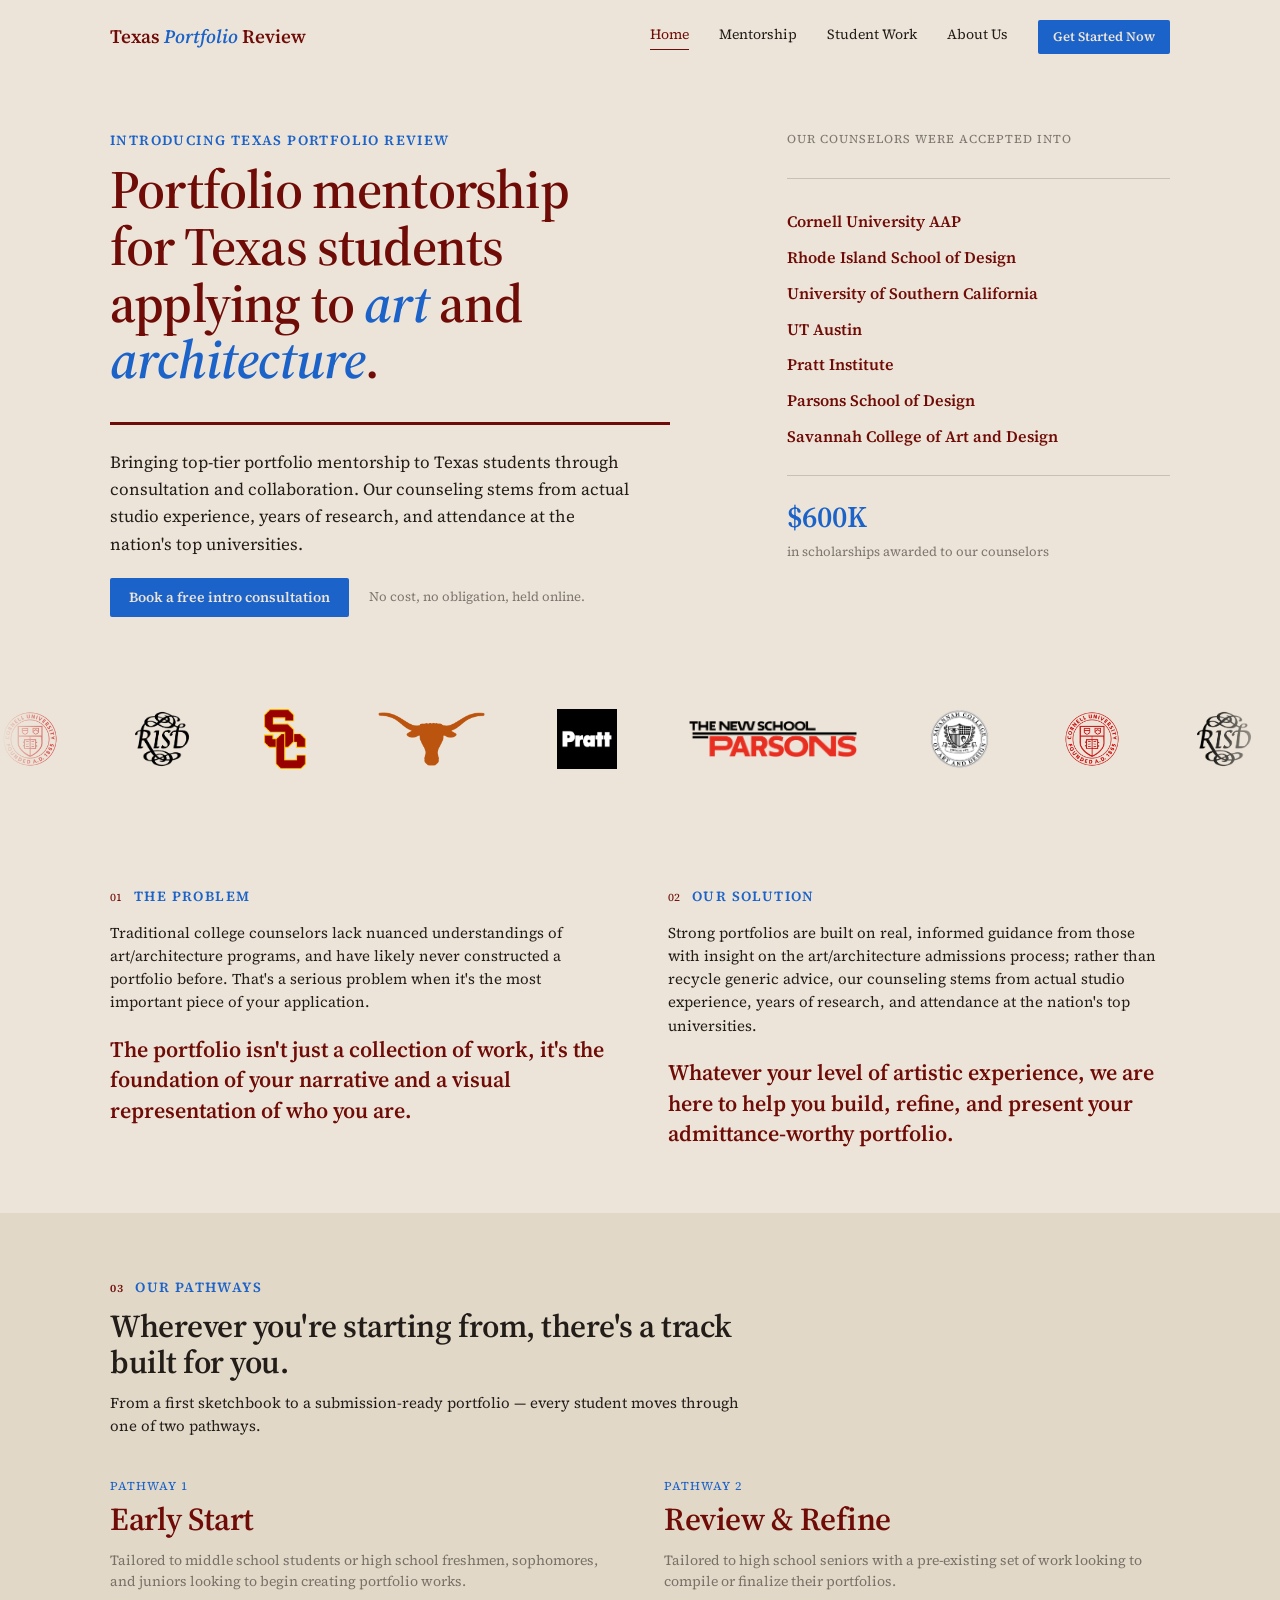
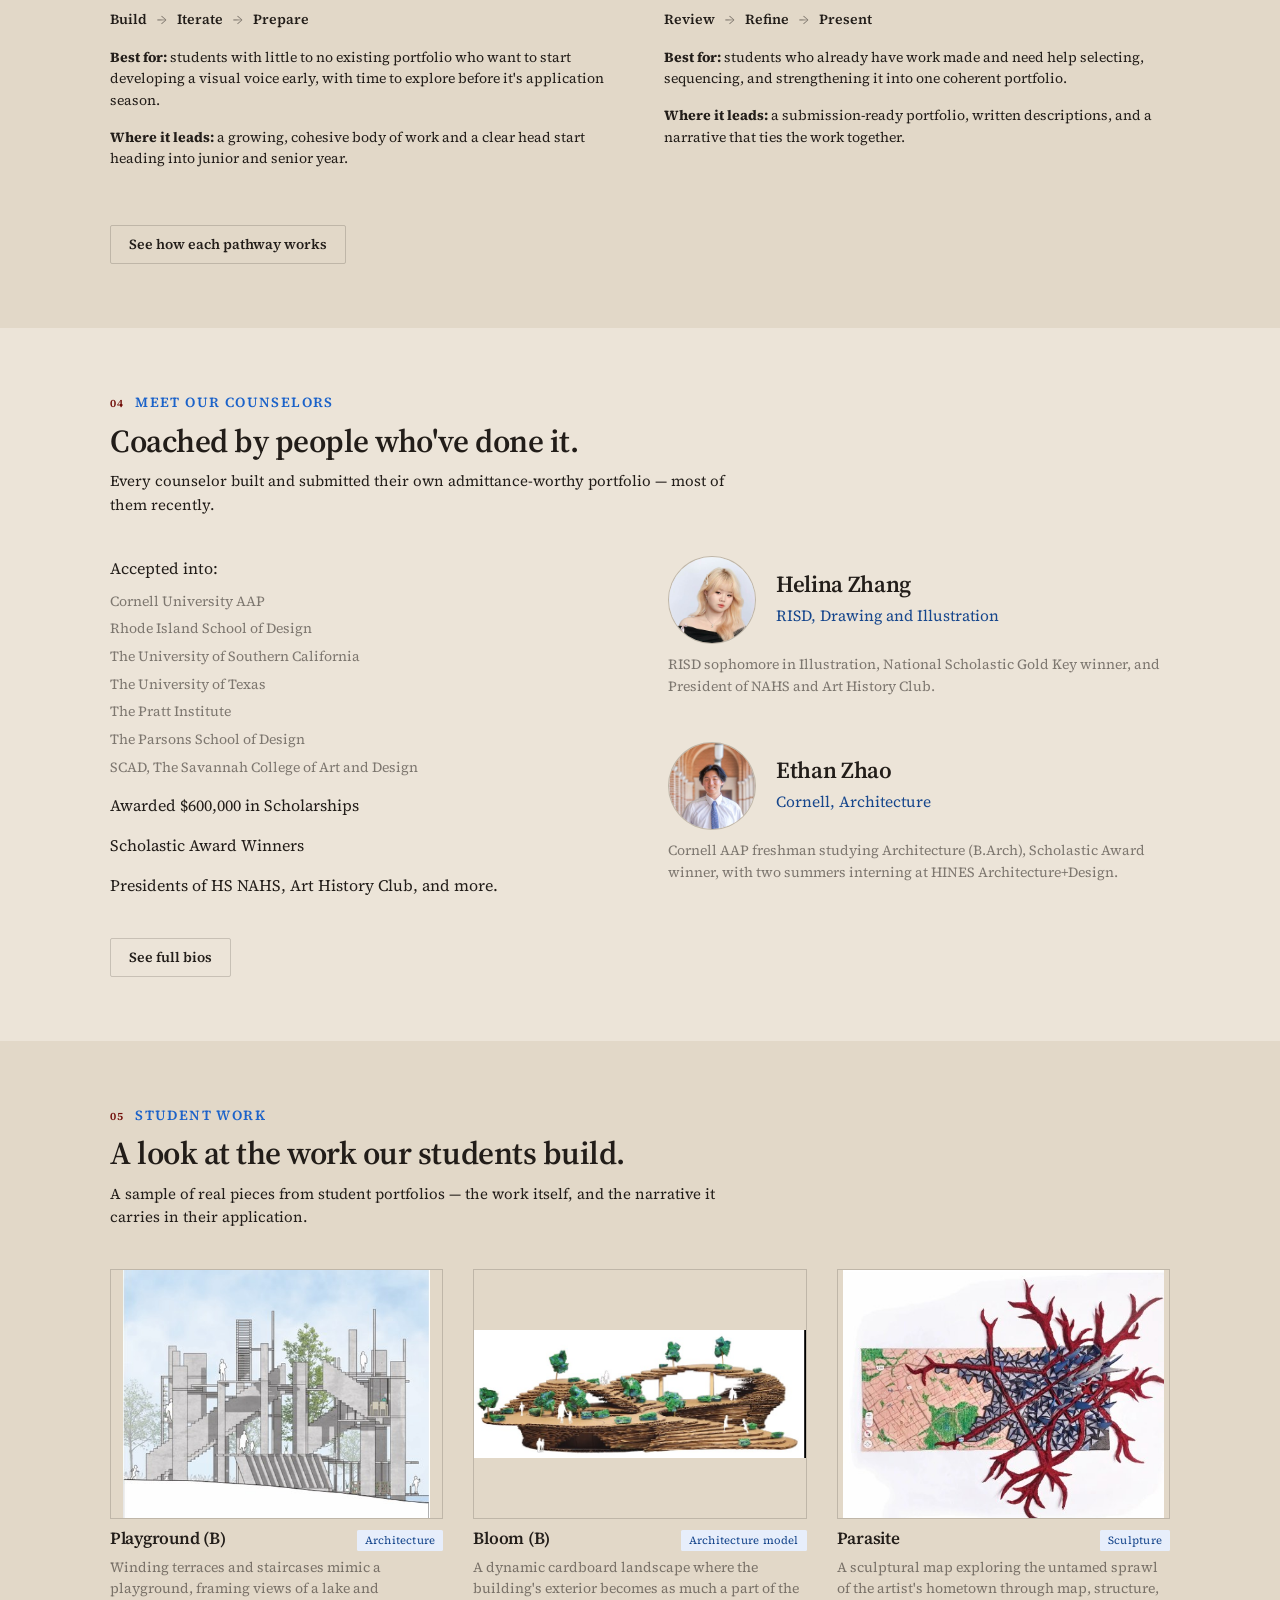
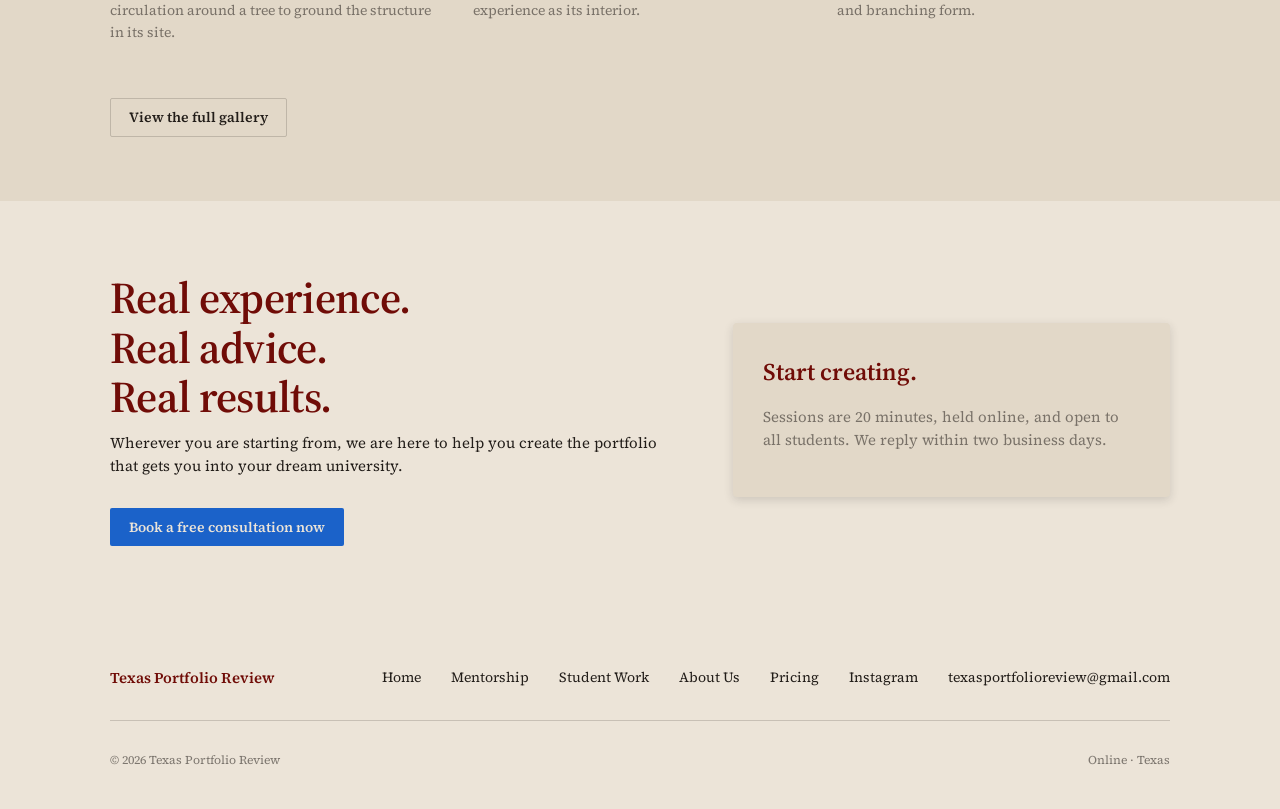
==== commit b39fe420: "Show full artwork with bezels, add slideshows for multi-image pieces - Switch work-card thumbnails f" ====
--- a/index.html
+++ b/index.html
@@ -204,17 +204,17 @@
       </div>
       <div class="work-grid">
         <div class="work-card">
-          <div class="work-card__thumb"><img src="images/student-work/playground.jpg" alt="Playground (B) — architectural section drawing" loading="lazy"></div>
+          <div class="work-card__thumb"><img src="images/student-work/playground-1.jpg" alt="Playground (B) — architectural section drawing" loading="lazy"></div>
           <div class="work-card__meta"><h3>Playground (B)</h3><span class="work-card__tag">Architecture</span></div>
           <p class="desc">Winding terraces and staircases mimic a playground, framing views of a lake and circulation around a tree to ground the structure in its site.</p>
         </div>
         <div class="work-card">
-          <div class="work-card__thumb"><img src="images/student-work/bloom.jpg" alt="Bloom (B) — cardboard architecture model" loading="lazy"></div>
+          <div class="work-card__thumb"><img src="images/student-work/bloom-1.jpg" alt="Bloom (B) — cardboard architecture model" loading="lazy"></div>
           <div class="work-card__meta"><h3>Bloom (B)</h3><span class="work-card__tag">Architecture model</span></div>
           <p class="desc">A dynamic cardboard landscape where the building's exterior becomes as much a part of the experience as its interior.</p>
         </div>
         <div class="work-card">
-          <div class="work-card__thumb"><img src="images/student-work/parasite.jpg" alt="Parasite — mixed media sculpture on a map" loading="lazy"></div>
+          <div class="work-card__thumb"><img src="images/student-work/parasite-1.jpg" alt="Parasite — mixed media sculpture on a map" loading="lazy"></div>
           <div class="work-card__meta"><h3>Parasite</h3><span class="work-card__tag">Sculpture</span></div>
           <p class="desc">A sculptural map exploring the untamed sprawl of the artist's hometown through map, structure, and branching form.</p>
         </div>
--- a/css/styles.css
+++ b/css/styles.css
@@ -580,10 +580,33 @@
 .work-grid { display: grid; grid-template-columns: repeat(3, 1fr); gap: var(--space-6); }
 .work-card__thumb {
   aspect-ratio: 4 / 3; background: var(--color-surface); border: 1px solid var(--color-divider);
-  display: flex; align-items: center; justify-content: center; overflow: hidden;
+  position: relative; overflow: hidden;
   font-size: 12px; color: var(--color-text-muted); margin-bottom: var(--space-2);
 }
-.work-card__thumb img { width: 100%; height: 100%; object-fit: cover; }
+.work-card__thumb img { width: 100%; height: 100%; object-fit: contain; }
+
+.work-card__slide {
+  position: absolute; inset: 0; opacity: 0; transition: opacity 0.35s ease;
+}
+.work-card__slide.is-active { opacity: 1; }
+
+.work-card__nav {
+  position: absolute; top: 50%; transform: translateY(-50%); z-index: 2;
+  width: 28px; height: 28px; border-radius: 50%; padding: 0;
+  background: color-mix(in srgb, var(--color-bg) 75%, transparent); border: 1px solid var(--color-divider);
+  display: flex; align-items: center; justify-content: center; cursor: pointer;
+  font-size: 16px; line-height: 1; color: var(--color-text);
+}
+.work-card__nav:hover { background: var(--color-bg); }
+.work-card__nav--prev { left: 8px; }
+.work-card__nav--next { right: 8px; }
+
+.work-card__dots { position: absolute; z-index: 2; bottom: 8px; left: 0; right: 0; display: flex; justify-content: center; gap: 6px; }
+.work-card__dots button {
+  width: 6px; height: 6px; border-radius: 50%; padding: 0; border: none;
+  background: color-mix(in srgb, var(--color-text) 30%, transparent);
+}
+.work-card__dots button.is-active { background: var(--color-accent-2); }
 .work-card__meta { display: flex; align-items: baseline; justify-content: space-between; gap: var(--space-2); }
 .work-card__meta h3 { font-size: 17px; margin: 0; }
 .work-card__tag {
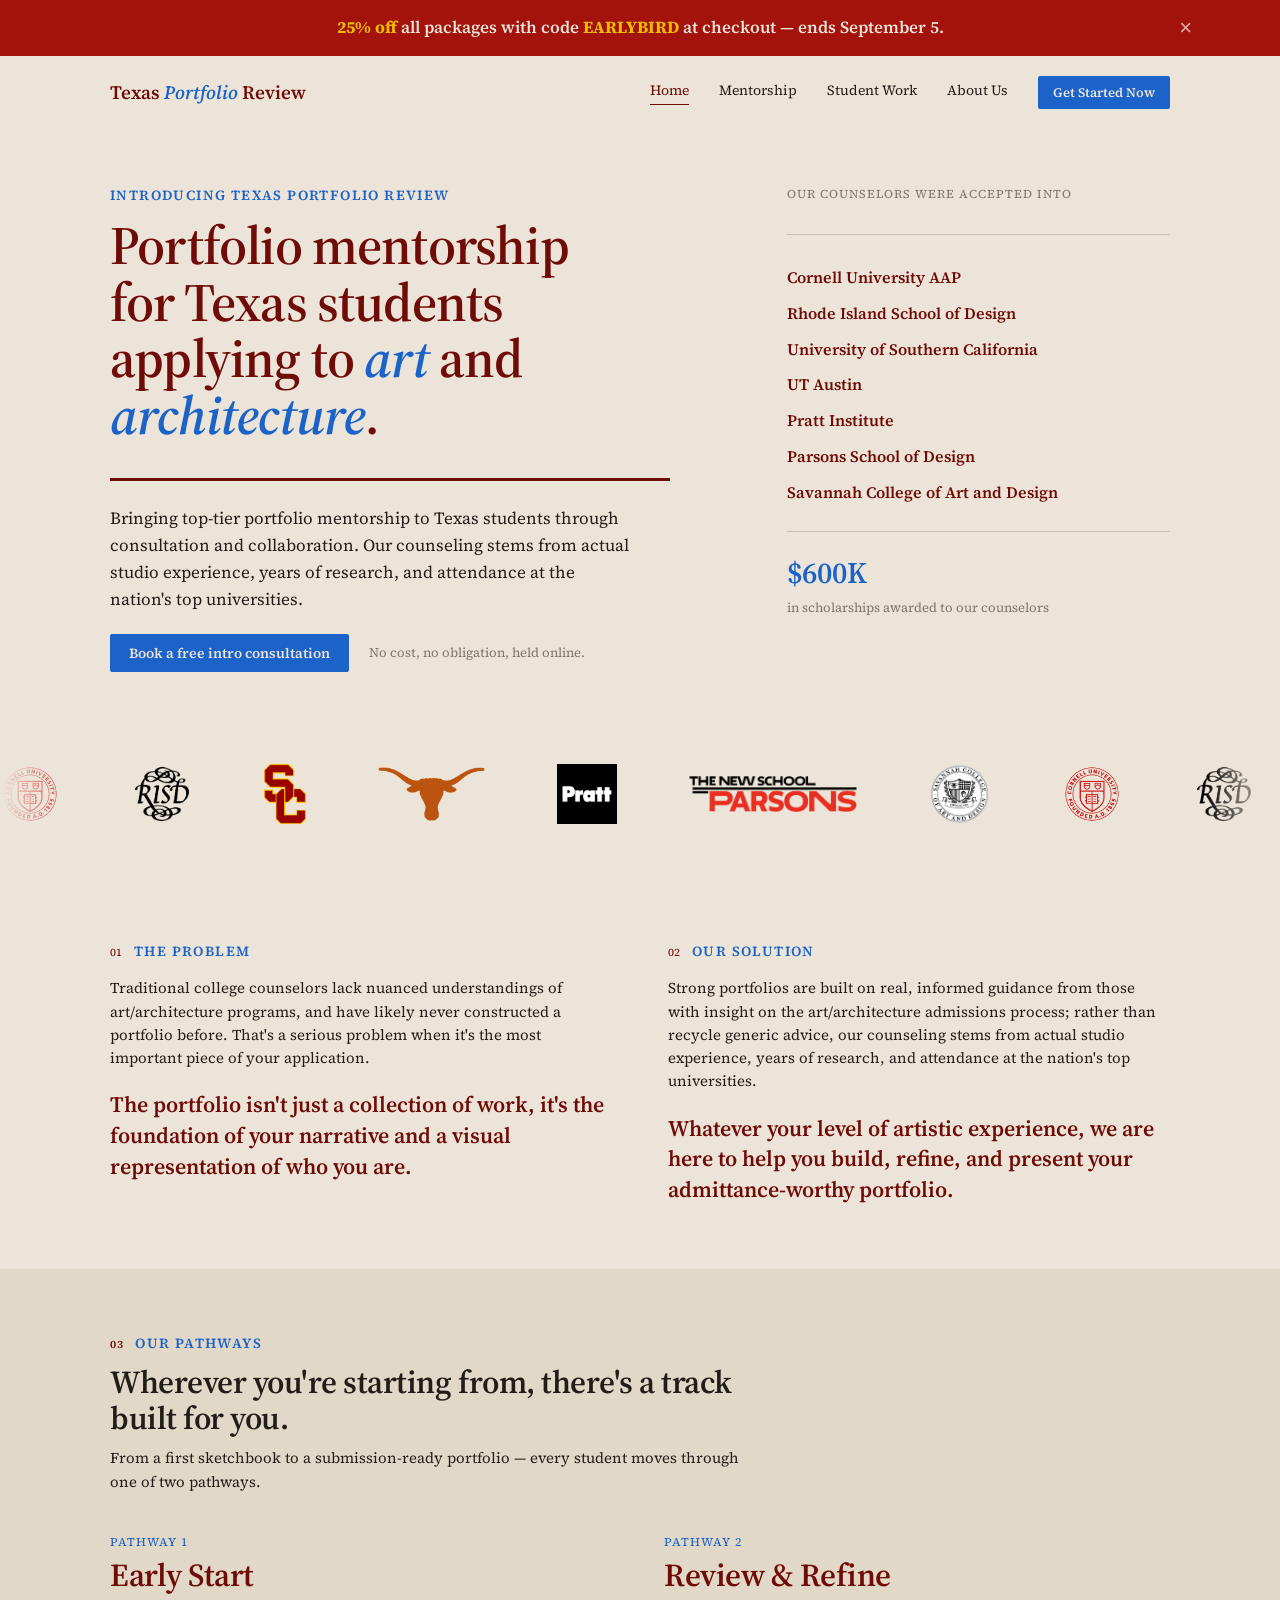
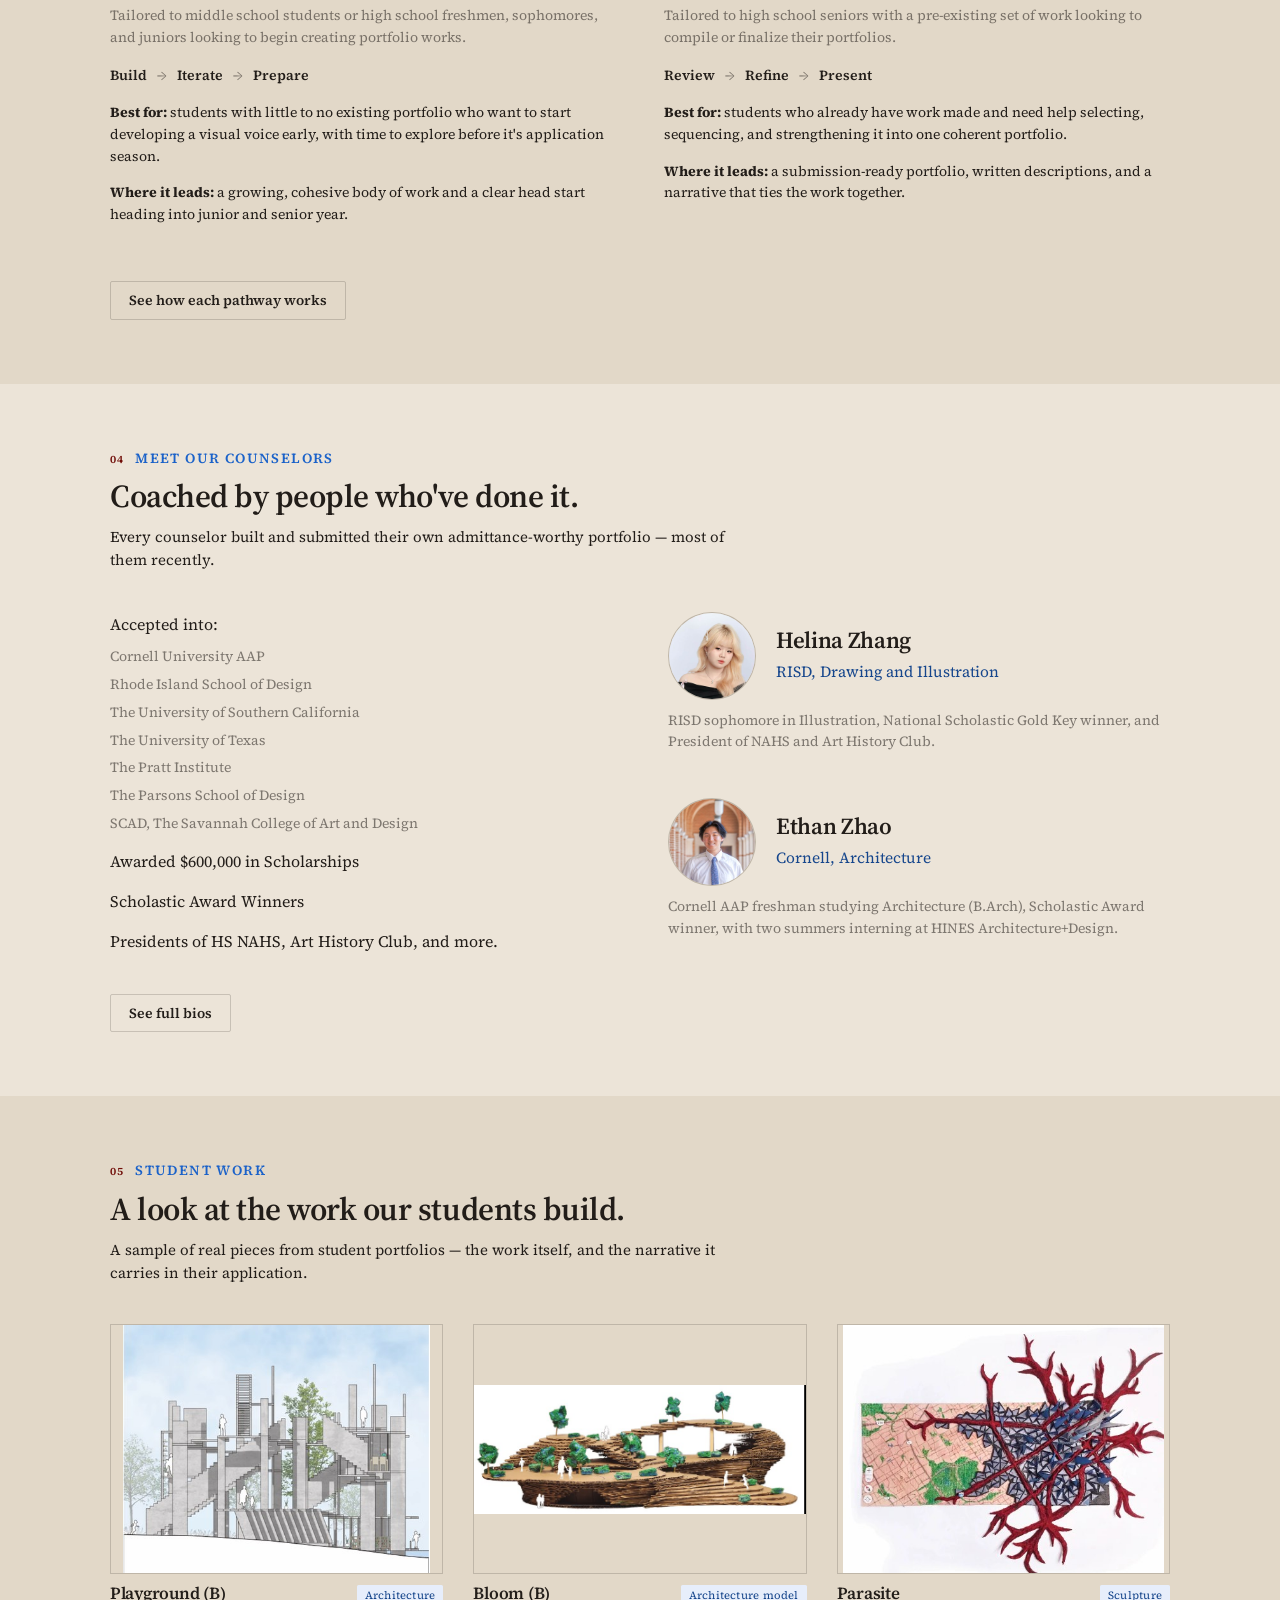
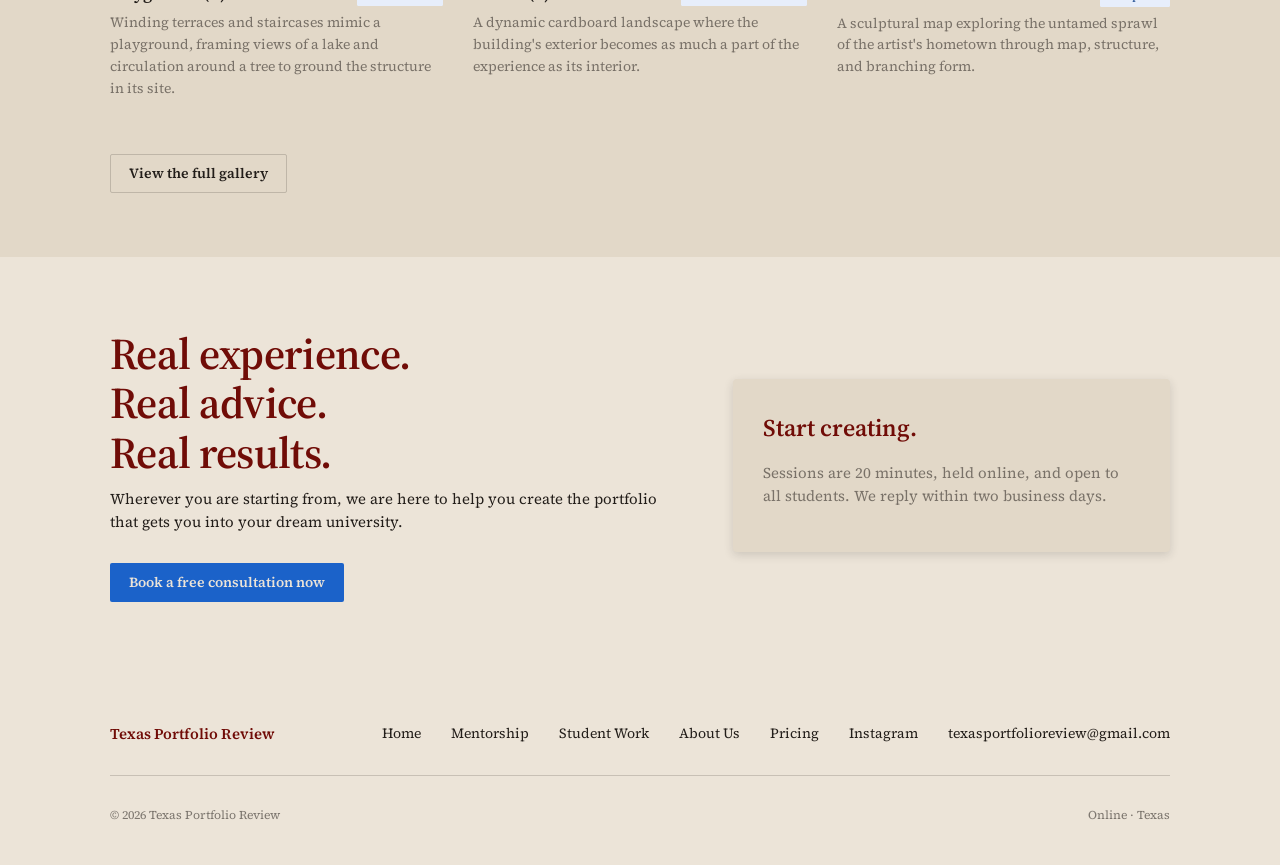
==== commit 45464229: "Add sitewide EARLYBIRD promo banner and enable it in Stripe checkout Dismissible banner (remembered " ====
--- a/index.html
+++ b/index.html
@@ -10,6 +10,13 @@
 <link rel="stylesheet" href="css/styles.css">
 </head>
 <body>
+
+<div class="promo-banner" id="promo-banner">
+  <div class="promo-banner__inner">
+    <p><strong>25% off</strong> all packages with code <strong>EARLYBIRD</strong> at checkout — ends September 5.</p>
+    <button type="button" class="promo-banner__close" data-close-banner aria-label="Dismiss banner">&times;</button>
+  </div>
+</div>
 
 <header class="site-nav">
   <div class="container site-nav__inner">
--- a/css/styles.css
+++ b/css/styles.css
@@ -288,6 +288,7 @@
   background: var(--color-surface);
   border: 1px solid var(--color-divider); border-radius: var(--radius-md);
 }
+.field__hint { font-size: 11px; color: var(--color-text-muted); margin: 5px 0 0; }
 .input::placeholder { color: color-mix(in srgb, var(--color-text) 65%, transparent); opacity: 1; }
   /* explicit, measured: the browser default gray misses the 4.5:1 small-text bar on
      the surface fill; 65% ink measures 4.8:1 there, still a step quieter than typed
@@ -423,6 +424,30 @@
   margin: var(--space-4) 0 0;
 }
 .desc { font-size: 14px; color: var(--color-text-muted); }
+
+/* — sitewide promo banner — */
+.promo-banner { position: relative; z-index: 50; background: var(--color-accent); padding: 16px var(--space-6); }
+.promo-banner__inner {
+  max-width: 1120px; margin: 0 auto; position: relative;
+  display: flex; align-items: center; justify-content: center; text-align: center;
+}
+.promo-banner p {
+  margin: 0; padding: 0 var(--space-8); color: var(--color-bg);
+  font-family: var(--font-heading); font-weight: var(--font-heading-weight);
+  font-size: 17px; line-height: 1.4;
+}
+.promo-banner strong { color: var(--color-process-yellow); }
+.promo-banner a { color: var(--color-bg); text-decoration: underline; }
+.promo-banner__close {
+  position: absolute; right: 0; top: 50%; transform: translateY(-50%);
+  background: none; border: 0; color: var(--color-bg); opacity: 0.75;
+  font-size: 22px; line-height: 1; cursor: pointer; padding: 4px 8px;
+}
+.promo-banner__close:hover { opacity: 1; }
+.promo-banner[hidden] { display: none; }
+@media (max-width: 640px) {
+  .promo-banner p { font-size: 14px; padding: 0 var(--space-6) 0 0; }
+}
 
 /* — header — */
 .site-nav { position: relative; z-index: 40; padding: var(--space-4) 0; background: var(--color-bg); }
@@ -586,7 +611,8 @@
 .work-card__thumb img { width: 100%; height: 100%; object-fit: contain; }
 
 .work-card__slide {
-  position: absolute; inset: 0; opacity: 0; transition: opacity 0.35s ease;
+  position: absolute; inset: 0; width: 100%; height: 100%; object-fit: contain;
+  opacity: 0; transition: opacity 0.35s ease;
 }
 .work-card__slide.is-active { opacity: 1; }
 
@@ -617,6 +643,44 @@
 
 @media (max-width: 900px) { .work-grid { grid-template-columns: 1fr 1fr; } }
 @media (max-width: 560px) { .work-grid { grid-template-columns: 1fr; } }
+
+/* — student work masonry gallery + lightbox (student-work.html) — */
+.gallery-grid { column-count: 3; column-gap: var(--space-4); }
+.gallery-item {
+  display: block; width: 100%; margin: 0 0 var(--space-4); break-inside: avoid;
+  position: relative; border: 1px solid var(--color-divider); background: var(--color-surface);
+  border-radius: var(--radius-sm); padding: 0; overflow: hidden; cursor: pointer;
+}
+.gallery-item img { display: block; width: 100%; height: auto; }
+.gallery-item[hidden] { display: none; }
+.gallery-item__label {
+  position: absolute; inset: auto 0 0 0; padding: var(--space-3) var(--space-3) var(--space-2);
+  background: linear-gradient(to top, rgba(0, 0, 0, 0.6), transparent);
+  display: flex; align-items: flex-end; justify-content: space-between; gap: var(--space-2);
+  opacity: 0; transition: opacity 0.2s ease;
+}
+.gallery-item:hover .gallery-item__label,
+.gallery-item:focus-visible .gallery-item__label { opacity: 1; }
+.gallery-item__title { color: #fff; font-family: var(--font-heading); font-weight: var(--font-heading-weight); font-size: 14px; text-align: left; }
+.gallery-item__tag { color: #fff; font-size: 11px; opacity: 0.85; white-space: nowrap; }
+
+@media (max-width: 900px) { .gallery-grid { column-count: 2; } }
+@media (max-width: 560px) { .gallery-grid { column-count: 1; } }
+
+.modal--work { width: min(880px, 100%); padding: var(--space-4); }
+.work-modal__stage {
+  position: relative; height: min(60vh, 560px); background: var(--color-surface);
+  border-radius: var(--radius-sm); overflow: hidden;
+}
+.work-modal__slides { position: absolute; inset: 0; }
+.work-modal__meta { padding: var(--space-4) var(--space-2) 0; }
+.work-modal__meta-row { display: flex; align-items: baseline; justify-content: space-between; gap: var(--space-3); }
+.work-modal__meta-row h2 { font-size: 22px; margin: 0; }
+.work-modal__meta .desc { margin-top: var(--space-2); color: var(--color-text-muted); }
+#work-modal:not(.has-multiple) .work-card__nav,
+#work-modal:not(.has-multiple) .work-card__dots { display: none; }
+
+@media (max-width: 560px) { .work-modal__stage { height: 50vh; } }
 
 /* — student work filter bar — */
 .filter-bar { display: flex; flex-wrap: wrap; gap: var(--space-2); margin-bottom: var(--space-6); }
@@ -785,8 +849,17 @@
 .pricing-card__list li { padding-left: 16px; position: relative; }
 .pricing-card__list li::before { content: "—"; position: absolute; left: 0; color: var(--color-accent); }
 .pricing-card .btn { margin-top: auto; align-self: flex-start; }
+.pricing-card__actions { display: flex; flex-wrap: wrap; gap: var(--space-2); margin-top: auto; }
+.pricing-card__actions .btn { margin-top: 0; }
 @media (max-width: 980px) { .pricing-grid { grid-template-columns: 1fr 1fr; } }
 @media (max-width: 620px) { .pricing-grid { grid-template-columns: 1fr; } }
+
+.notice-panel { padding: var(--space-6); margin-bottom: var(--space-6); }
+.notice-panel .btn { align-self: flex-start; margin-top: var(--space-4); }
+.notice-panel__list { list-style: none; margin: 0; padding: 0; display: flex; flex-direction: column; gap: var(--space-2); font-size: 14px; }
+.notice-panel__list li { padding-left: 18px; position: relative; }
+.notice-panel__list li::before { content: "—"; position: absolute; left: 0; color: var(--color-accent); }
+.notice-panel__list a { color: var(--color-accent-2-700); }
 
 .pricing-note { font-size: 13px; color: var(--color-text-muted); margin-top: var(--space-4); }
 
@@ -817,6 +890,13 @@
 .site-footer__bottom { display: flex; justify-content: space-between; font-size: 12px; color: var(--color-text-muted); }
 @media (max-width: 640px) { .site-footer__bottom { flex-direction: column; gap: 4px; } }
 
+/* — welcome page (post-purchase) form — */
+.welcome-header { text-align: center; }
+.welcome-header h1, .welcome-header p { margin-left: auto; margin-right: auto; }
+.welcome-card { padding: var(--space-8); gap: 0; }
+.welcome-card .field { margin-bottom: var(--space-4); }
+.welcome-card .btn-block { margin-top: var(--space-4); }
+
 /* — shared consultation modal — */
 .modal-backdrop {
   position: fixed; inset: 0; z-index: 100; display: grid; place-items: center;
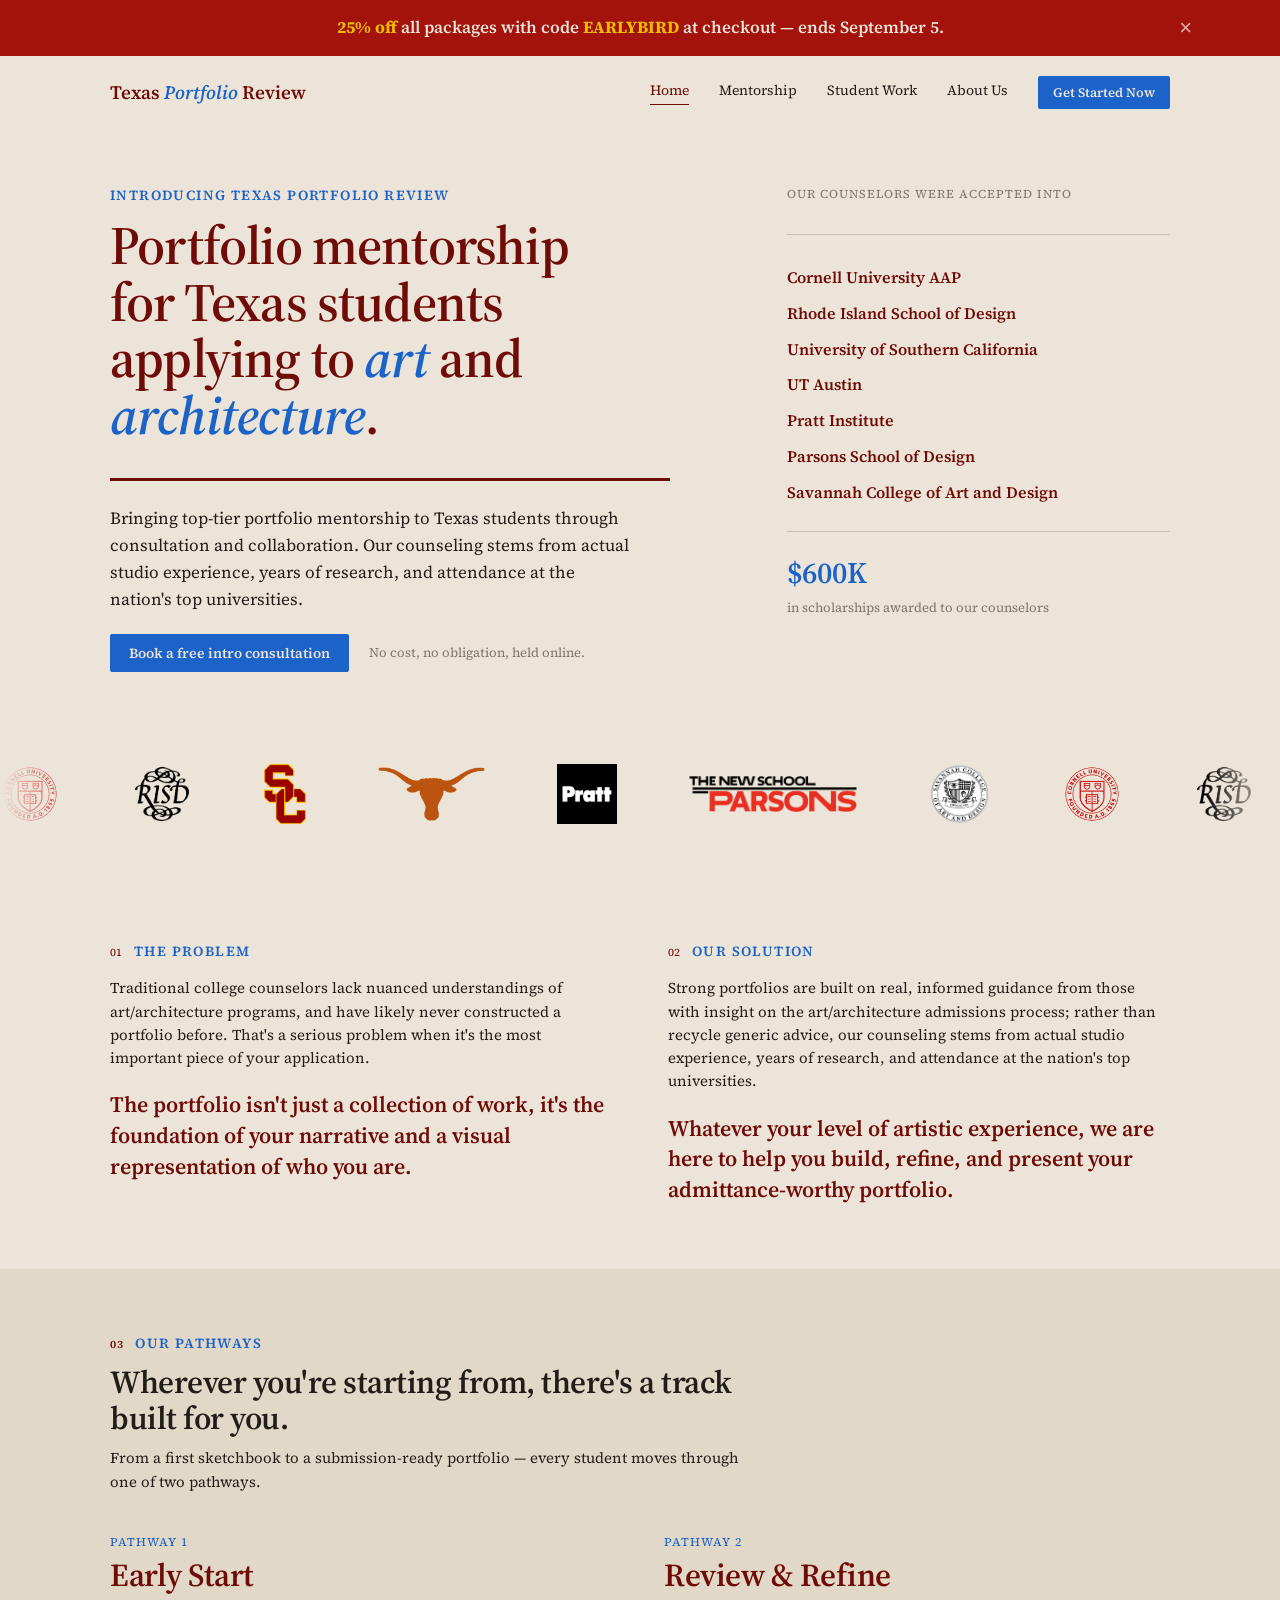
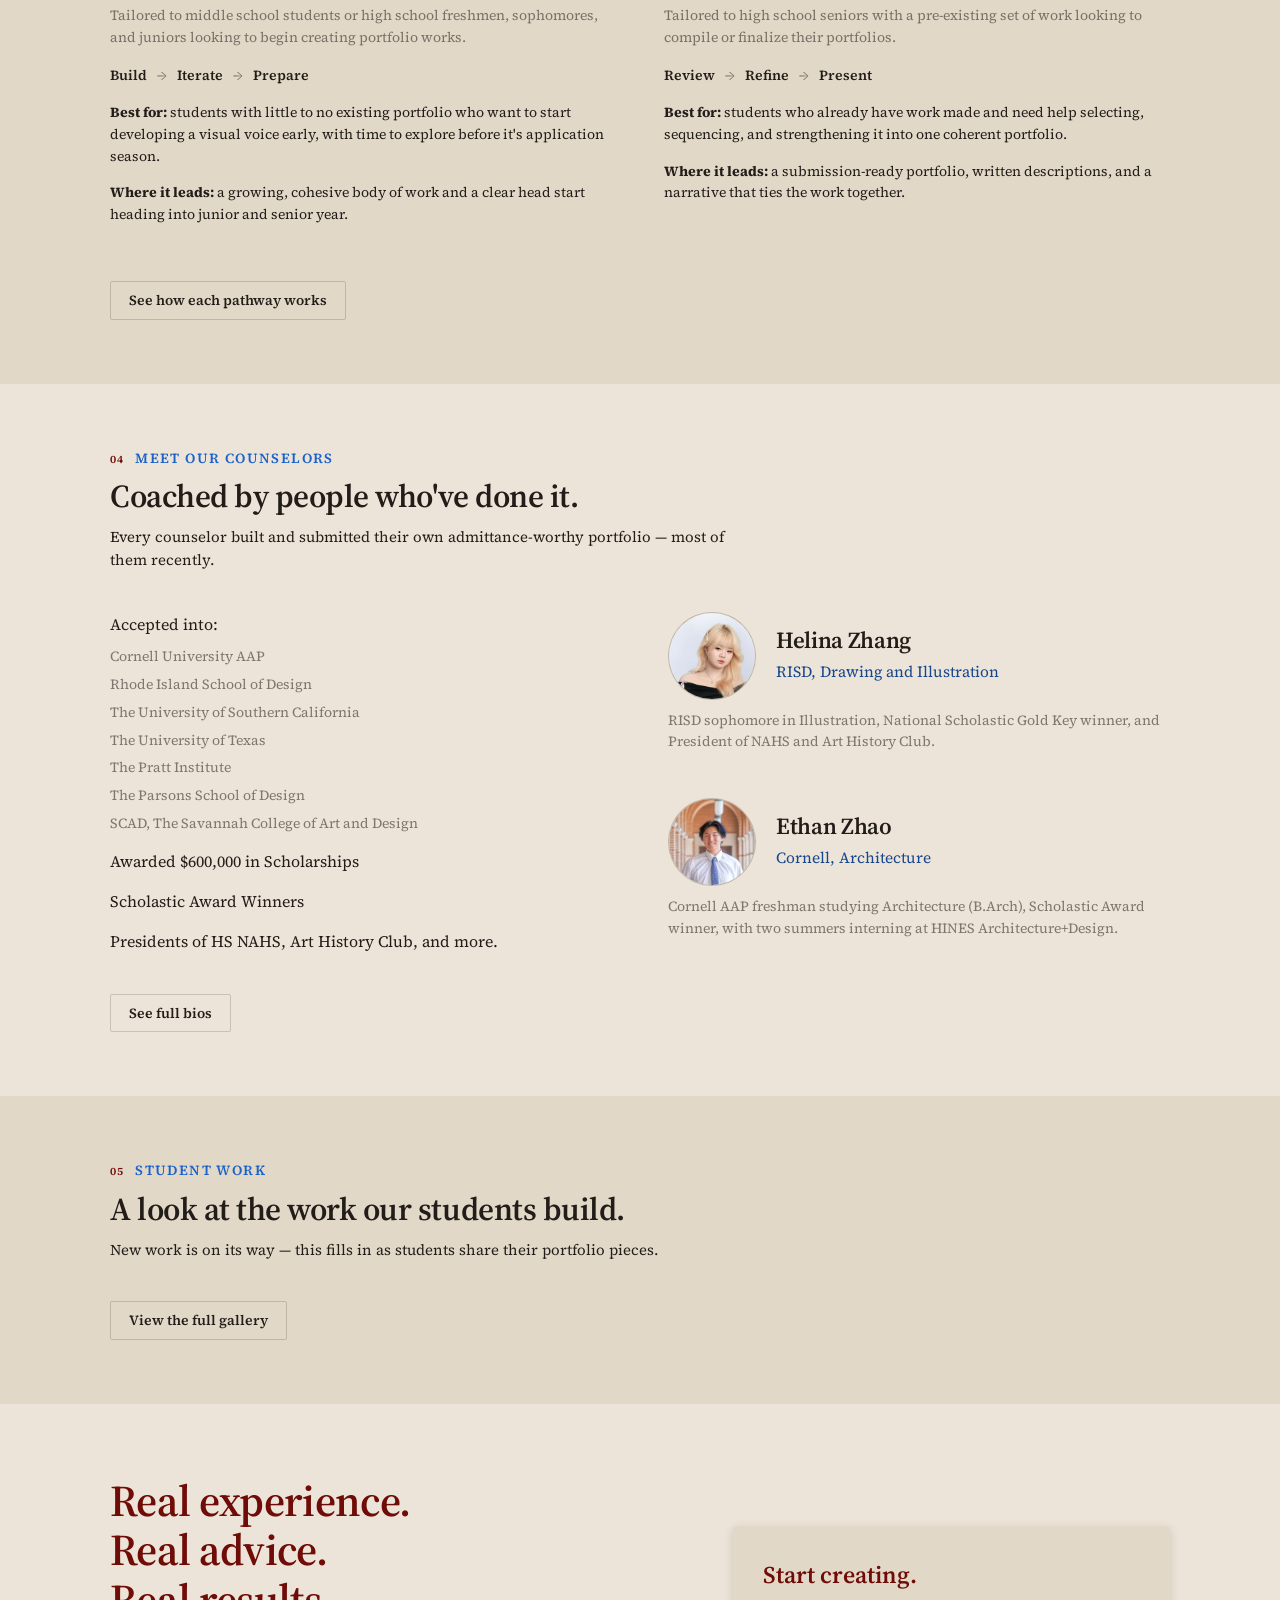
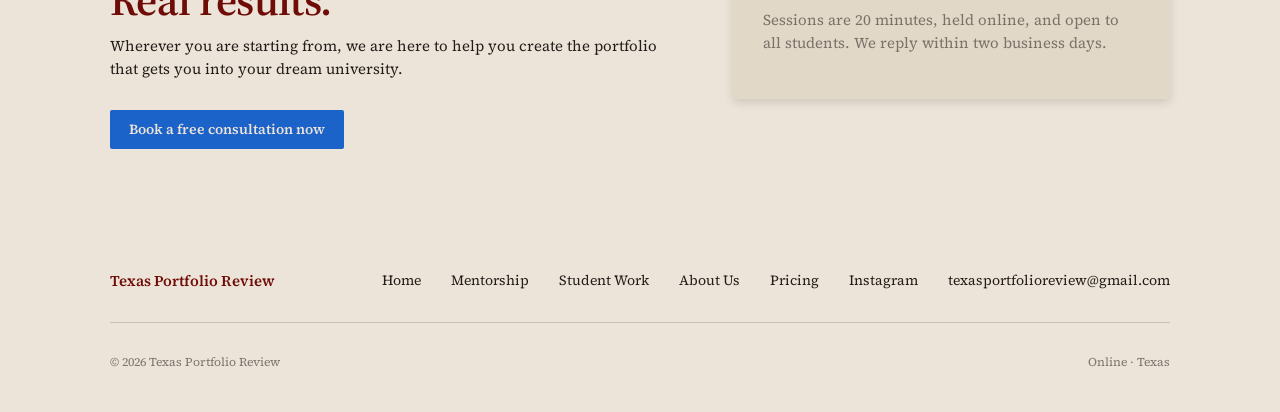
==== commit fd20cde3: "Clear gallery/homepage markup for the student work reset Companion to the previous commit's image de" ====
--- a/index.html
+++ b/index.html
@@ -207,24 +207,7 @@
       <div class="section-head">
         <div class="kicker"><span class="num">05</span> Student work</div>
         <h2>A look at the work our students build.</h2>
-        <p>A sample of real pieces from student portfolios — the work itself, and the narrative it carries in their application.</p>
-      </div>
-      <div class="work-grid">
-        <div class="work-card">
-          <div class="work-card__thumb"><img src="images/student-work/playground-1.jpg" alt="Playground (B) — architectural section drawing" loading="lazy"></div>
-          <div class="work-card__meta"><h3>Playground (B)</h3><span class="work-card__tag">Architecture</span></div>
-          <p class="desc">Winding terraces and staircases mimic a playground, framing views of a lake and circulation around a tree to ground the structure in its site.</p>
-        </div>
-        <div class="work-card">
-          <div class="work-card__thumb"><img src="images/student-work/bloom-1.jpg" alt="Bloom (B) — cardboard architecture model" loading="lazy"></div>
-          <div class="work-card__meta"><h3>Bloom (B)</h3><span class="work-card__tag">Architecture model</span></div>
-          <p class="desc">A dynamic cardboard landscape where the building's exterior becomes as much a part of the experience as its interior.</p>
-        </div>
-        <div class="work-card">
-          <div class="work-card__thumb"><img src="images/student-work/parasite-1.jpg" alt="Parasite — mixed media sculpture on a map" loading="lazy"></div>
-          <div class="work-card__meta"><h3>Parasite</h3><span class="work-card__tag">Sculpture</span></div>
-          <p class="desc">A sculptural map exploring the untamed sprawl of the artist's hometown through map, structure, and branching form.</p>
-        </div>
+        <p>New work is on its way — this fills in as students share their portfolio pieces.</p>
       </div>
       <div style="margin-top:40px;">
         <a href="student-work.html" class="btn btn-secondary">View the full gallery</a>
--- a/css/styles.css
+++ b/css/styles.css
@@ -667,6 +667,9 @@
 @media (max-width: 900px) { .gallery-grid { column-count: 2; } }
 @media (max-width: 560px) { .gallery-grid { column-count: 1; } }
 
+.gallery-grid[data-gallery-empty] { column-count: 1; }
+.gallery-empty { color: var(--color-text-muted); font-size: 15px; text-align: center; padding: var(--space-8) 0; }
+
 .modal--work { width: min(880px, 100%); padding: var(--space-4); }
 .work-modal__stage {
   position: relative; height: min(60vh, 560px); background: var(--color-surface);
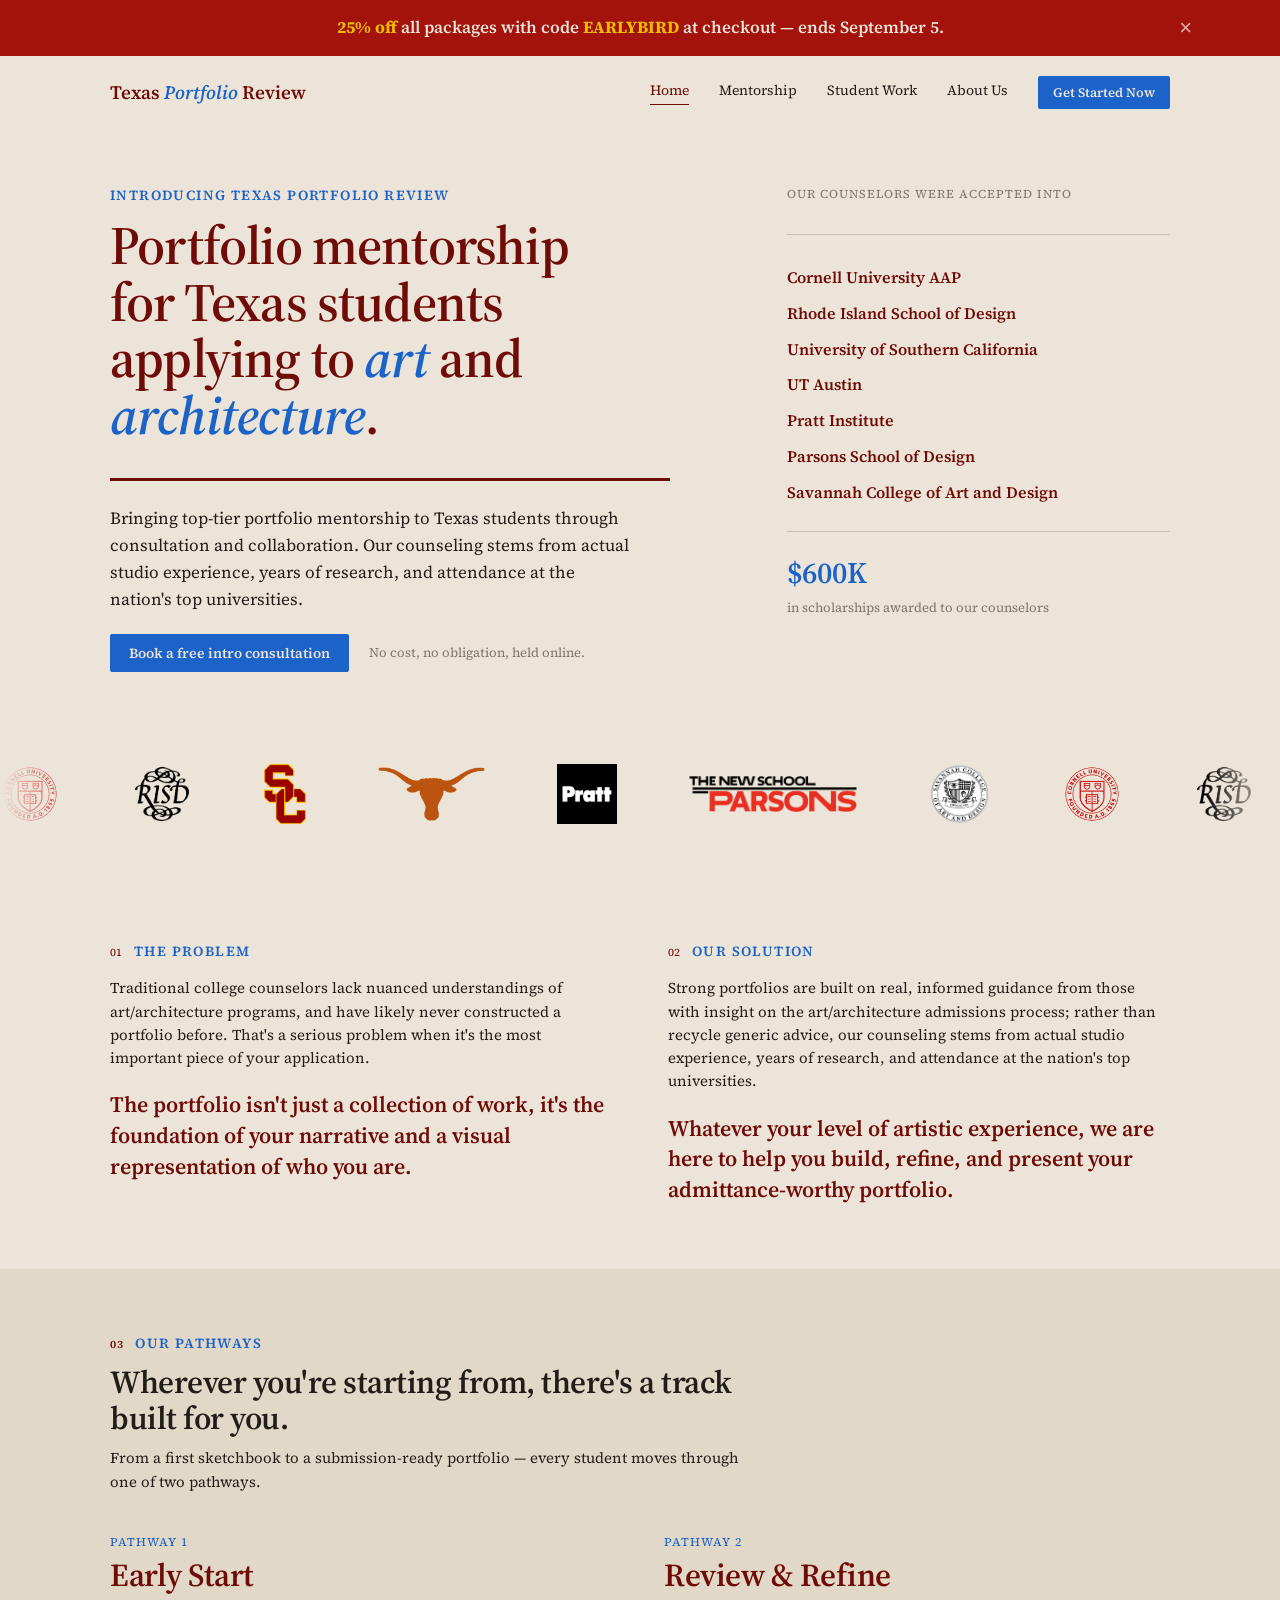
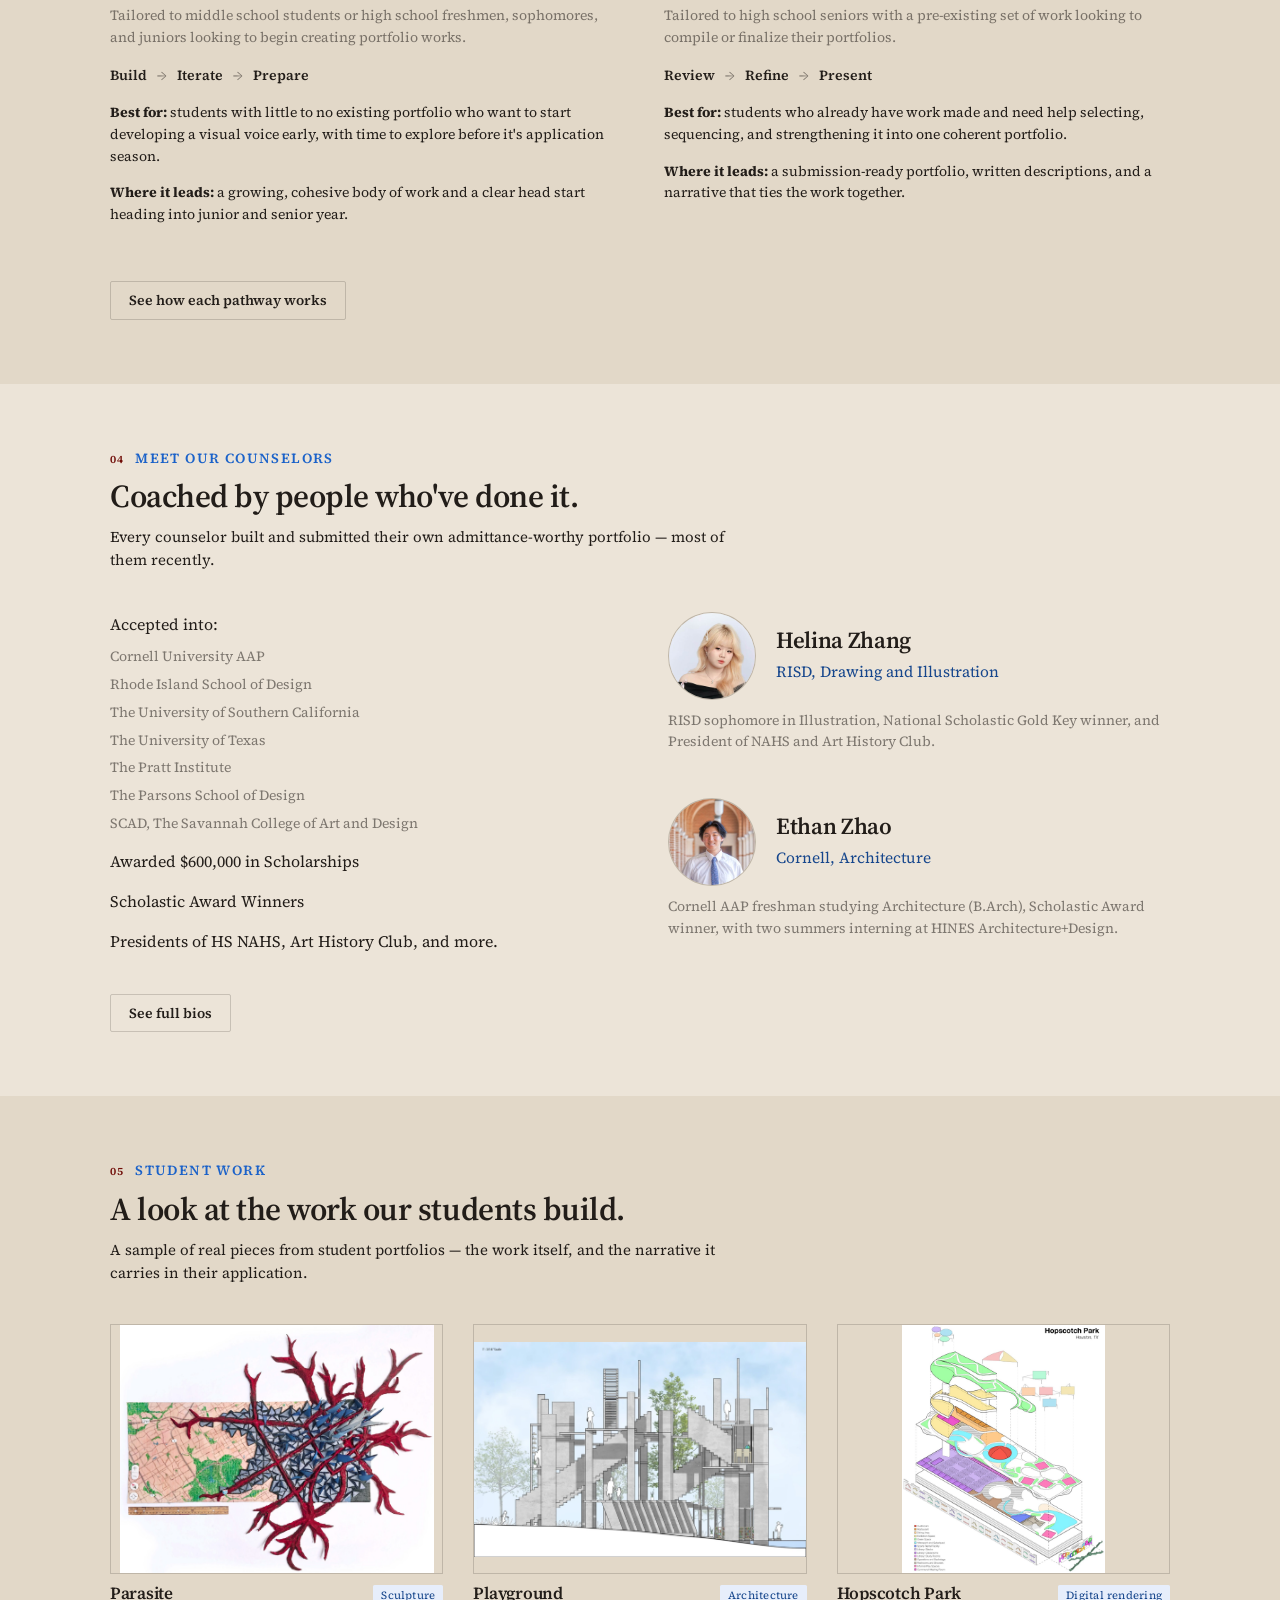
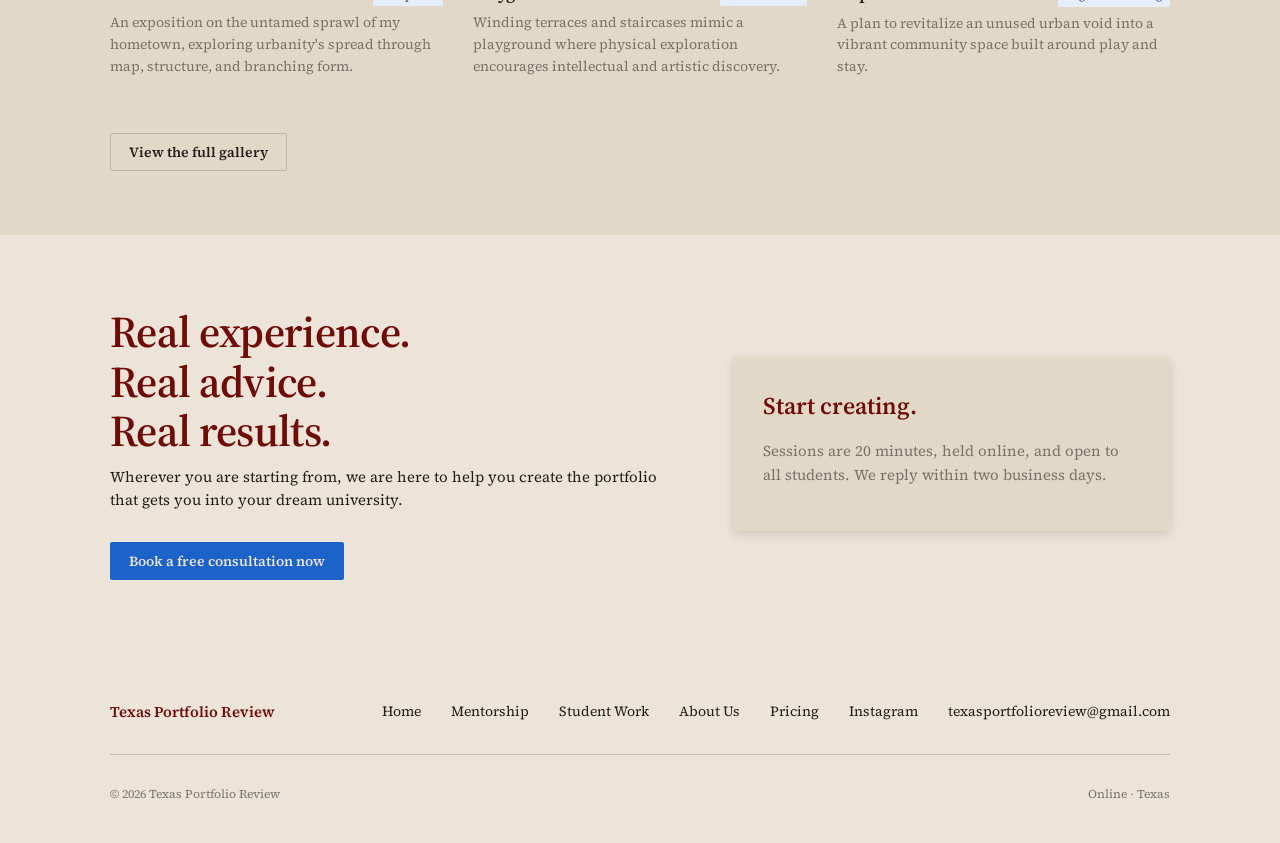
==== commit 7e3aead9: "Populate student work gallery with six new pieces Adds Parasite, Playground, Intersection, The Menil" ====
--- a/index.html
+++ b/index.html
@@ -207,7 +207,24 @@
       <div class="section-head">
         <div class="kicker"><span class="num">05</span> Student work</div>
         <h2>A look at the work our students build.</h2>
-        <p>New work is on its way — this fills in as students share their portfolio pieces.</p>
+        <p>A sample of real pieces from student portfolios — the work itself, and the narrative it carries in their application.</p>
+      </div>
+      <div class="work-grid">
+        <div class="work-card">
+          <div class="work-card__thumb"><img src="images/student-work/parasite-1.jpg" alt="Parasite — mixed media sculpture on a map" loading="lazy"></div>
+          <div class="work-card__meta"><h3>Parasite</h3><span class="work-card__tag">Sculpture</span></div>
+          <p class="desc">An exposition on the untamed sprawl of my hometown, exploring urbanity's spread through map, structure, and branching form.</p>
+        </div>
+        <div class="work-card">
+          <div class="work-card__thumb"><img src="images/student-work/playground-1.jpg" alt="Playground — architectural elevation drawing" loading="lazy"></div>
+          <div class="work-card__meta"><h3>Playground</h3><span class="work-card__tag">Architecture</span></div>
+          <p class="desc">Winding terraces and staircases mimic a playground where physical exploration encourages intellectual and artistic discovery.</p>
+        </div>
+        <div class="work-card">
+          <div class="work-card__thumb"><img src="images/student-work/hopscotch-park-1.jpg" alt="Hopscotch Park — labeled isometric diagram" loading="lazy"></div>
+          <div class="work-card__meta"><h3>Hopscotch Park</h3><span class="work-card__tag">Digital rendering</span></div>
+          <p class="desc">A plan to revitalize an unused urban void into a vibrant community space built around play and stay.</p>
+        </div>
       </div>
       <div style="margin-top:40px;">
         <a href="student-work.html" class="btn btn-secondary">View the full gallery</a>
--- a/css/styles.css
+++ b/css/styles.css
@@ -679,6 +679,7 @@
 .work-modal__meta { padding: var(--space-4) var(--space-2) 0; }
 .work-modal__meta-row { display: flex; align-items: baseline; justify-content: space-between; gap: var(--space-3); }
 .work-modal__meta-row h2 { font-size: 22px; margin: 0; }
+.work-modal__info { font-size: 13px; color: var(--color-text-muted); margin: 6px 0 0; }
 .work-modal__meta .desc { margin-top: var(--space-2); color: var(--color-text-muted); }
 #work-modal:not(.has-multiple) .work-card__nav,
 #work-modal:not(.has-multiple) .work-card__dots { display: none; }
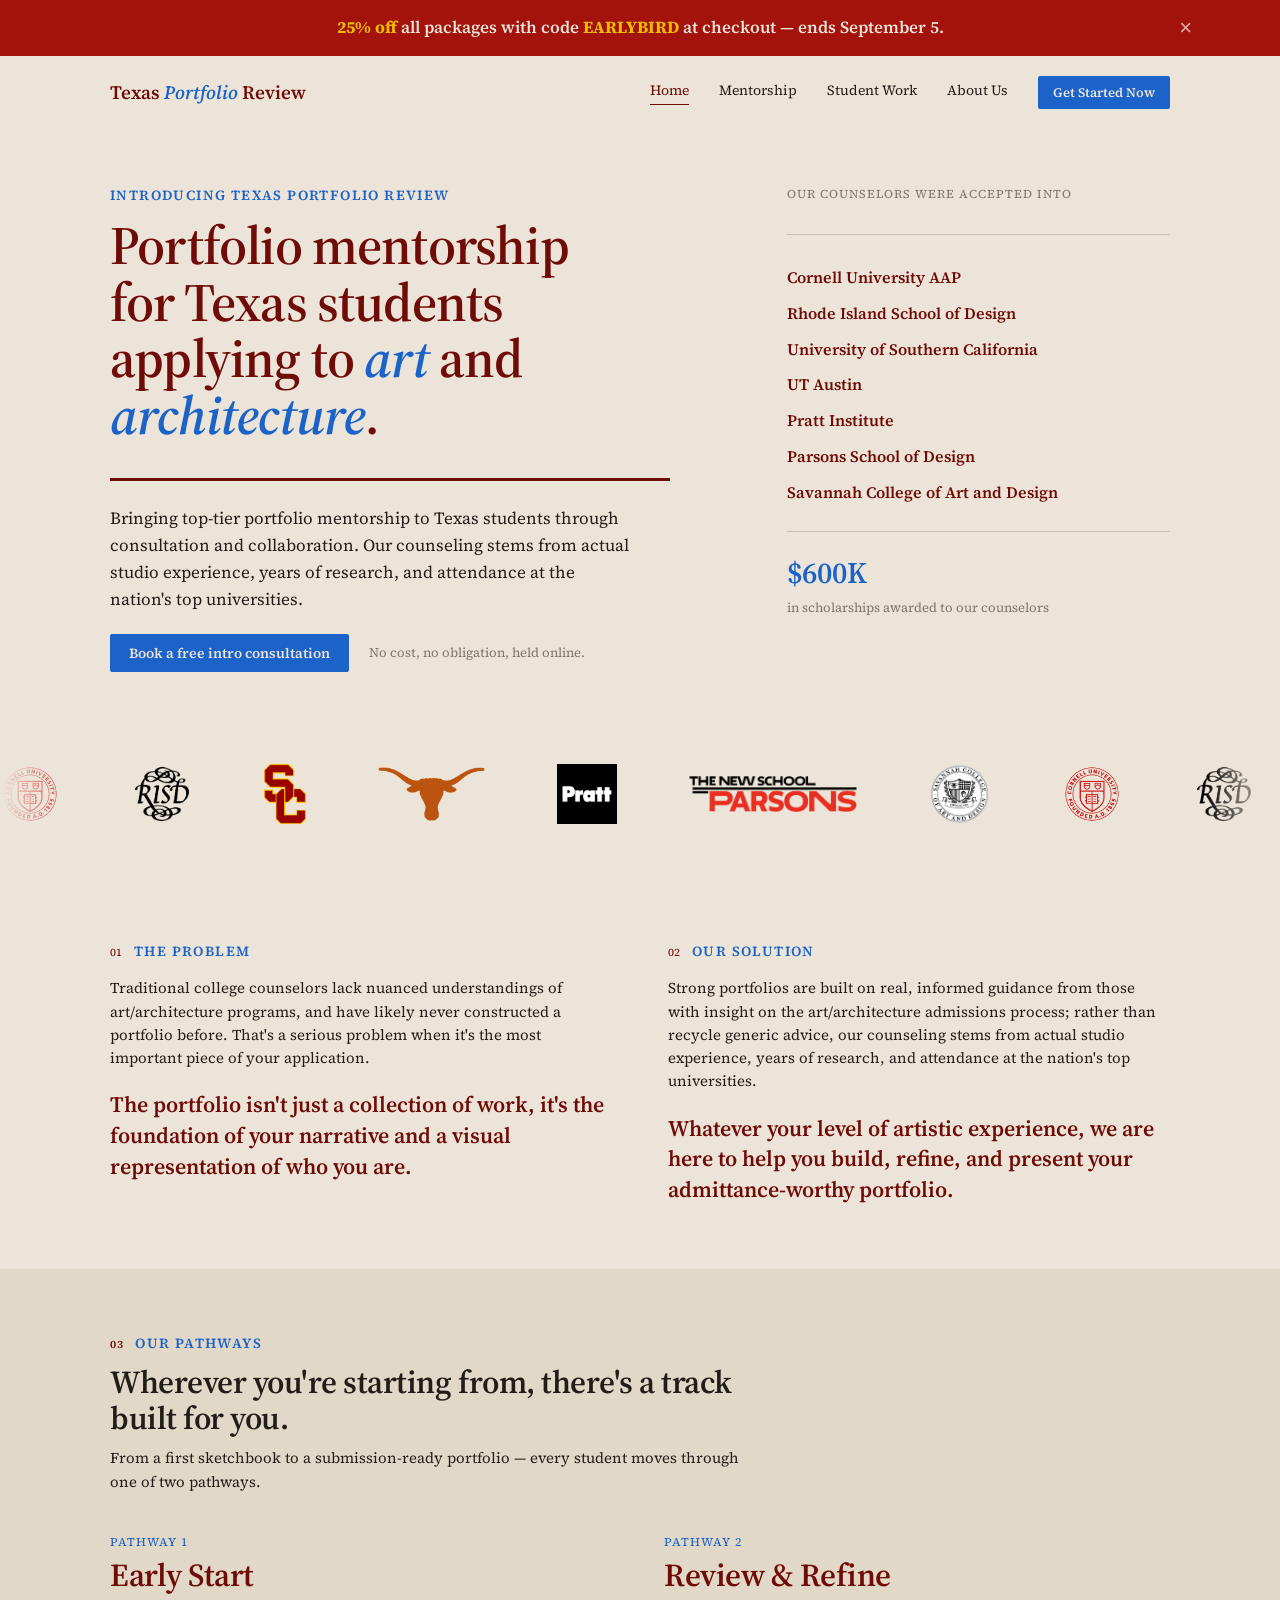
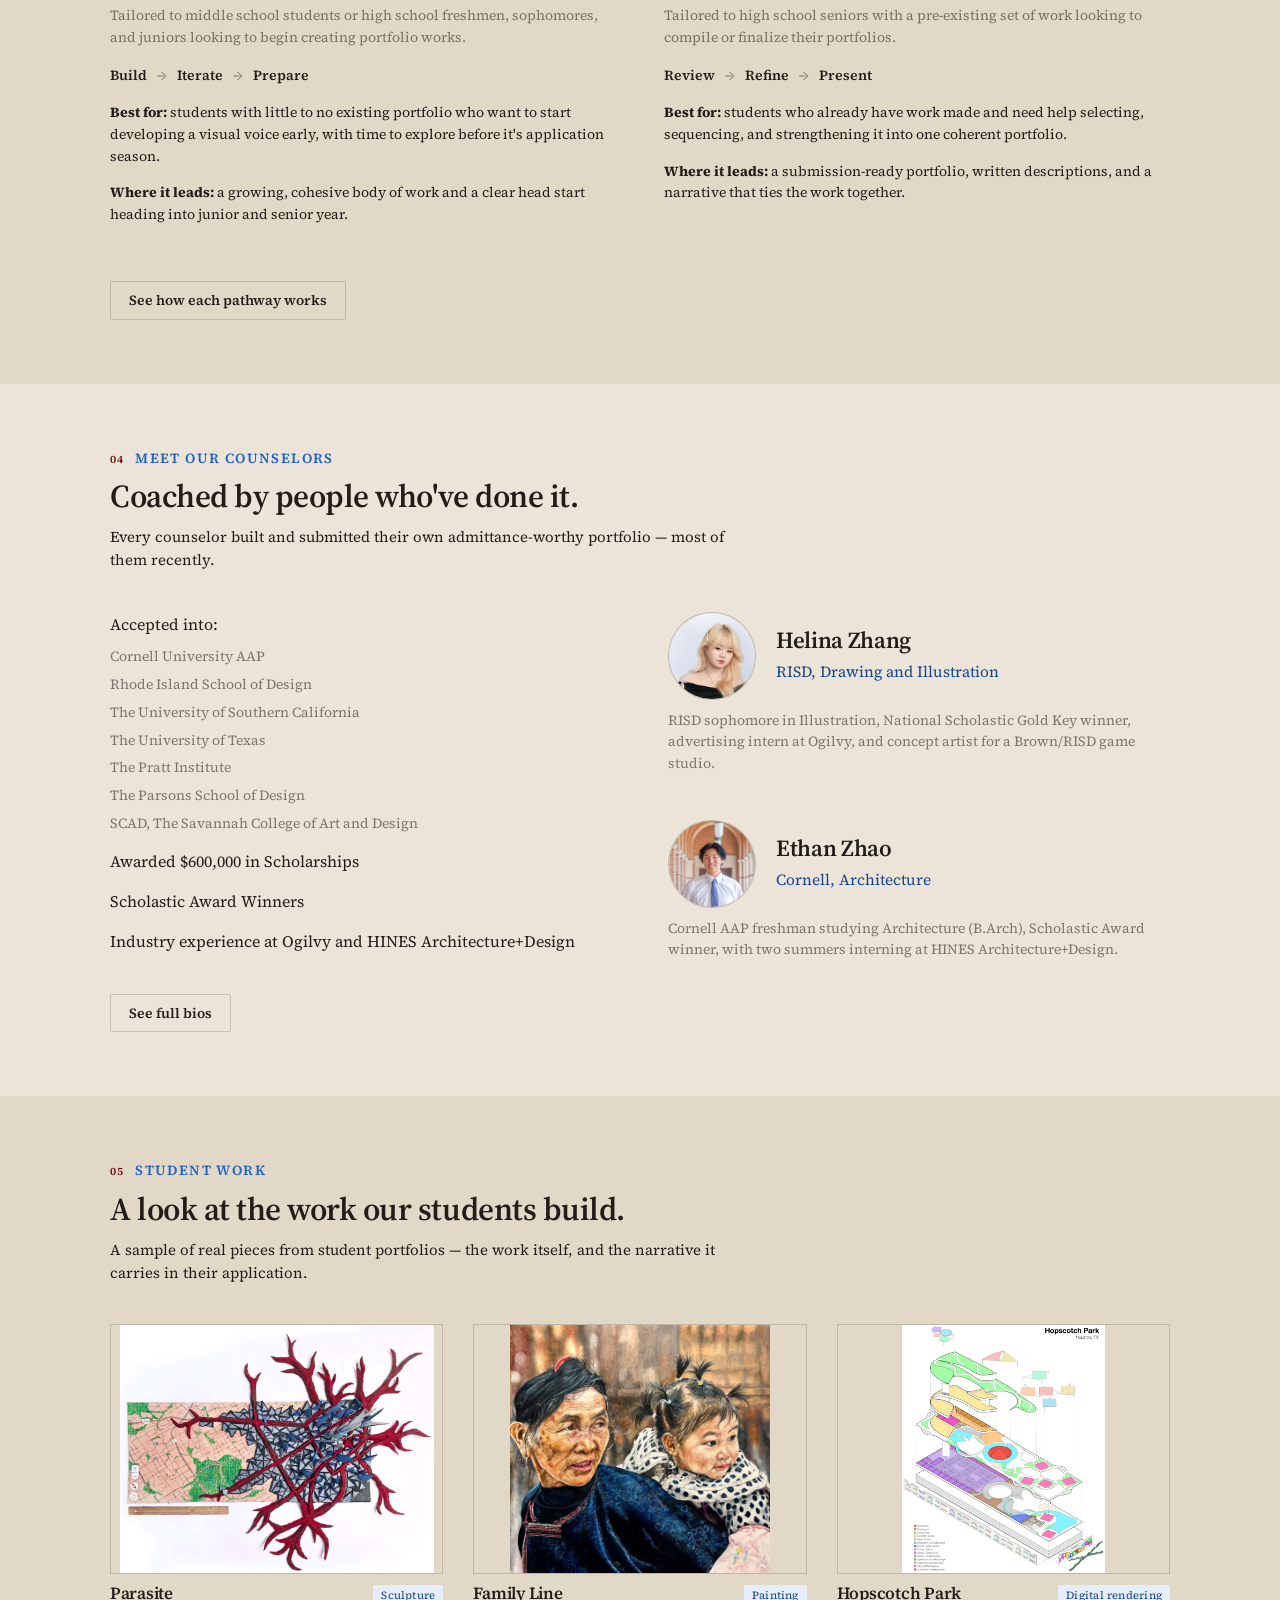
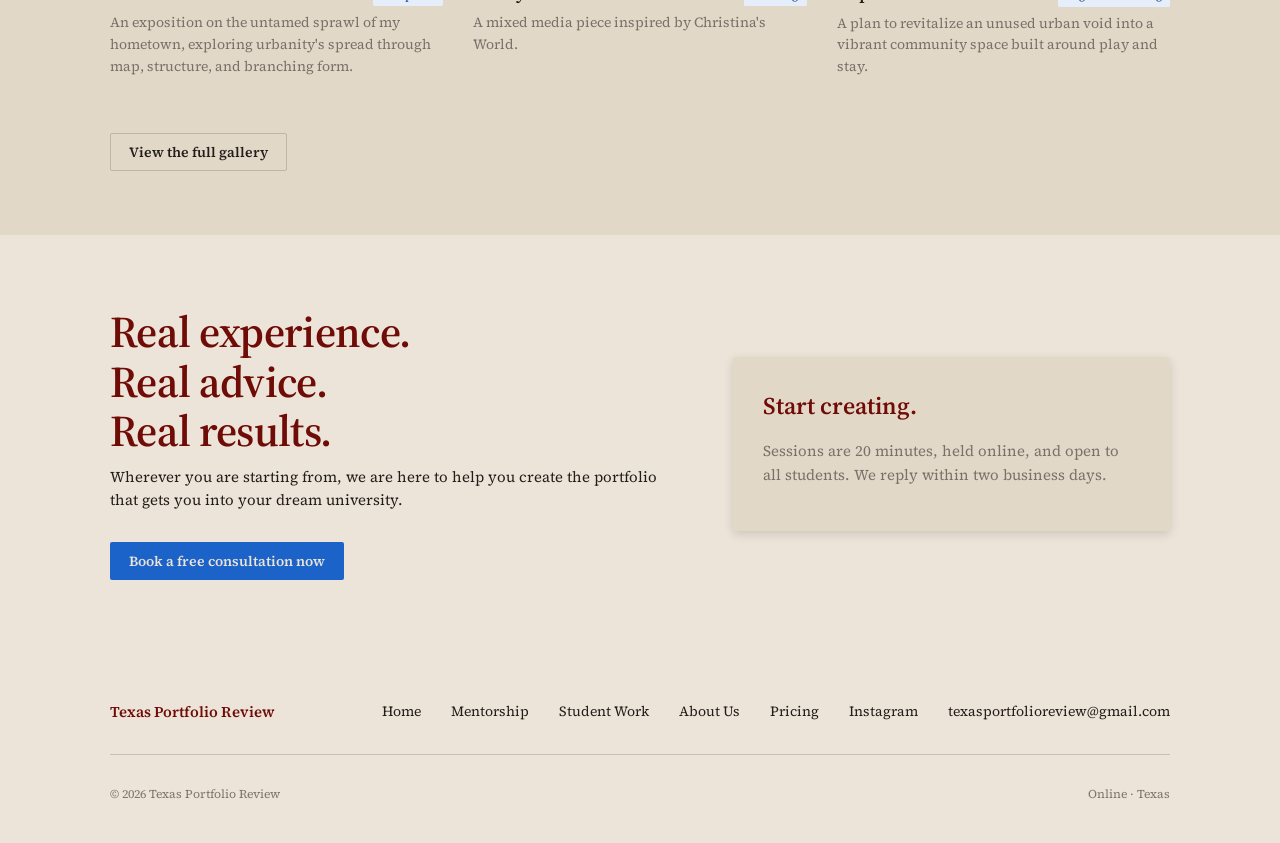
==== commit d7643984: "Add three new artworks, update Helina's credentials - Add Family Line, Field of Dreams, and Ceremoni" ====
--- a/index.html
+++ b/index.html
@@ -169,7 +169,7 @@
             </li>
             <li>Awarded $600,000 in Scholarships</li>
             <li>Scholastic Award Winners</li>
-            <li>Presidents of HS NAHS, Art History Club, and more.</li>
+            <li>Industry experience at Ogilvy and HINES Architecture+Design</li>
           </ul>
           <div style="margin-top:40px;">
             <a href="about.html" class="btn btn-secondary">See full bios</a>
@@ -184,7 +184,7 @@
                 <div class="counselor-preview-card__school">RISD, Drawing and Illustration</div>
               </div>
             </div>
-            <p class="desc">RISD sophomore in Illustration, National Scholastic Gold Key winner, and President of NAHS and Art History Club.</p>
+            <p class="desc">RISD sophomore in Illustration, National Scholastic Gold Key winner, advertising intern at Ogilvy, and concept artist for a Brown/RISD game studio.</p>
           </div>
           <div class="counselor-preview-card">
             <div class="counselor-preview-card__row">
@@ -216,9 +216,9 @@
           <p class="desc">An exposition on the untamed sprawl of my hometown, exploring urbanity's spread through map, structure, and branching form.</p>
         </div>
         <div class="work-card">
-          <div class="work-card__thumb"><img src="images/student-work/playground-1.jpg" alt="Playground — architectural elevation drawing" loading="lazy"></div>
-          <div class="work-card__meta"><h3>Playground</h3><span class="work-card__tag">Architecture</span></div>
-          <p class="desc">Winding terraces and staircases mimic a playground where physical exploration encourages intellectual and artistic discovery.</p>
+          <div class="work-card__thumb"><img src="images/student-work/family-line-1.jpg" alt="Family Line — watercolor and gouache portrait" loading="lazy"></div>
+          <div class="work-card__meta"><h3>Family Line</h3><span class="work-card__tag">Painting</span></div>
+          <p class="desc">A mixed media piece inspired by Christina's World.</p>
         </div>
         <div class="work-card">
           <div class="work-card__thumb"><img src="images/student-work/hopscotch-park-1.jpg" alt="Hopscotch Park — labeled isometric diagram" loading="lazy"></div>
--- a/css/styles.css
+++ b/css/styles.css
@@ -611,10 +611,9 @@
 .work-card__thumb img { width: 100%; height: 100%; object-fit: contain; }
 
 .work-card__slide {
-  position: absolute; inset: 0; width: 100%; height: 100%; object-fit: contain;
-  opacity: 0; transition: opacity 0.35s ease;
-}
-.work-card__slide.is-active { opacity: 1; }
+  display: none; max-width: 100%; max-height: 80vh; width: auto; height: auto;
+}
+.work-card__slide.is-active { display: block; }
 
 .work-card__nav {
   position: absolute; top: 50%; transform: translateY(-50%); z-index: 2;
@@ -670,21 +669,28 @@
 .gallery-grid[data-gallery-empty] { column-count: 1; }
 .gallery-empty { color: var(--color-text-muted); font-size: 15px; text-align: center; padding: var(--space-8) 0; }
 
-.modal--work { width: min(880px, 100%); padding: var(--space-4); }
+.modal.modal--work {
+  width: min(1100px, 95vw); padding: var(--space-6);
+  display: grid; grid-template-columns: minmax(0, 1.5fr) minmax(260px, 1fr);
+  gap: var(--space-4) var(--space-6); align-items: start;
+}
 .work-modal__stage {
-  position: relative; height: min(60vh, 560px); background: var(--color-surface);
-  border-radius: var(--radius-sm); overflow: hidden;
-}
-.work-modal__slides { position: absolute; inset: 0; }
-.work-modal__meta { padding: var(--space-4) var(--space-2) 0; }
-.work-modal__meta-row { display: flex; align-items: baseline; justify-content: space-between; gap: var(--space-3); }
-.work-modal__meta-row h2 { font-size: 22px; margin: 0; }
-.work-modal__info { font-size: 13px; color: var(--color-text-muted); margin: 6px 0 0; }
-.work-modal__meta .desc { margin-top: var(--space-2); color: var(--color-text-muted); }
+  position: relative; display: flex; align-items: center; justify-content: center;
+  background: var(--color-surface); border-radius: var(--radius-sm); overflow: hidden;
+}
+.work-modal__slides { display: flex; align-items: center; justify-content: center; width: 100%; }
+.work-modal__meta { padding: 0; }
+.work-modal__meta-row { display: flex; align-items: baseline; justify-content: space-between; gap: var(--space-3); flex-wrap: wrap; }
+.work-modal__meta-row h2 { font-size: 24px; margin: 0; }
+.work-modal__info { font-size: 13px; color: var(--color-text-muted); margin: 8px 0 0; }
+.work-modal__meta .desc { margin-top: var(--space-3); color: var(--color-text-muted); font-size: 15px; line-height: 1.6; }
 #work-modal:not(.has-multiple) .work-card__nav,
 #work-modal:not(.has-multiple) .work-card__dots { display: none; }
 
-@media (max-width: 560px) { .work-modal__stage { height: 50vh; } }
+@media (max-width: 760px) {
+  .modal.modal--work { grid-template-columns: 1fr; width: min(560px, 100%); padding: var(--space-4); gap: var(--space-4); }
+  .work-card__slide { max-height: 50vh; }
+}
 
 /* — student work filter bar — */
 .filter-bar { display: flex; flex-wrap: wrap; gap: var(--space-2); margin-bottom: var(--space-6); }
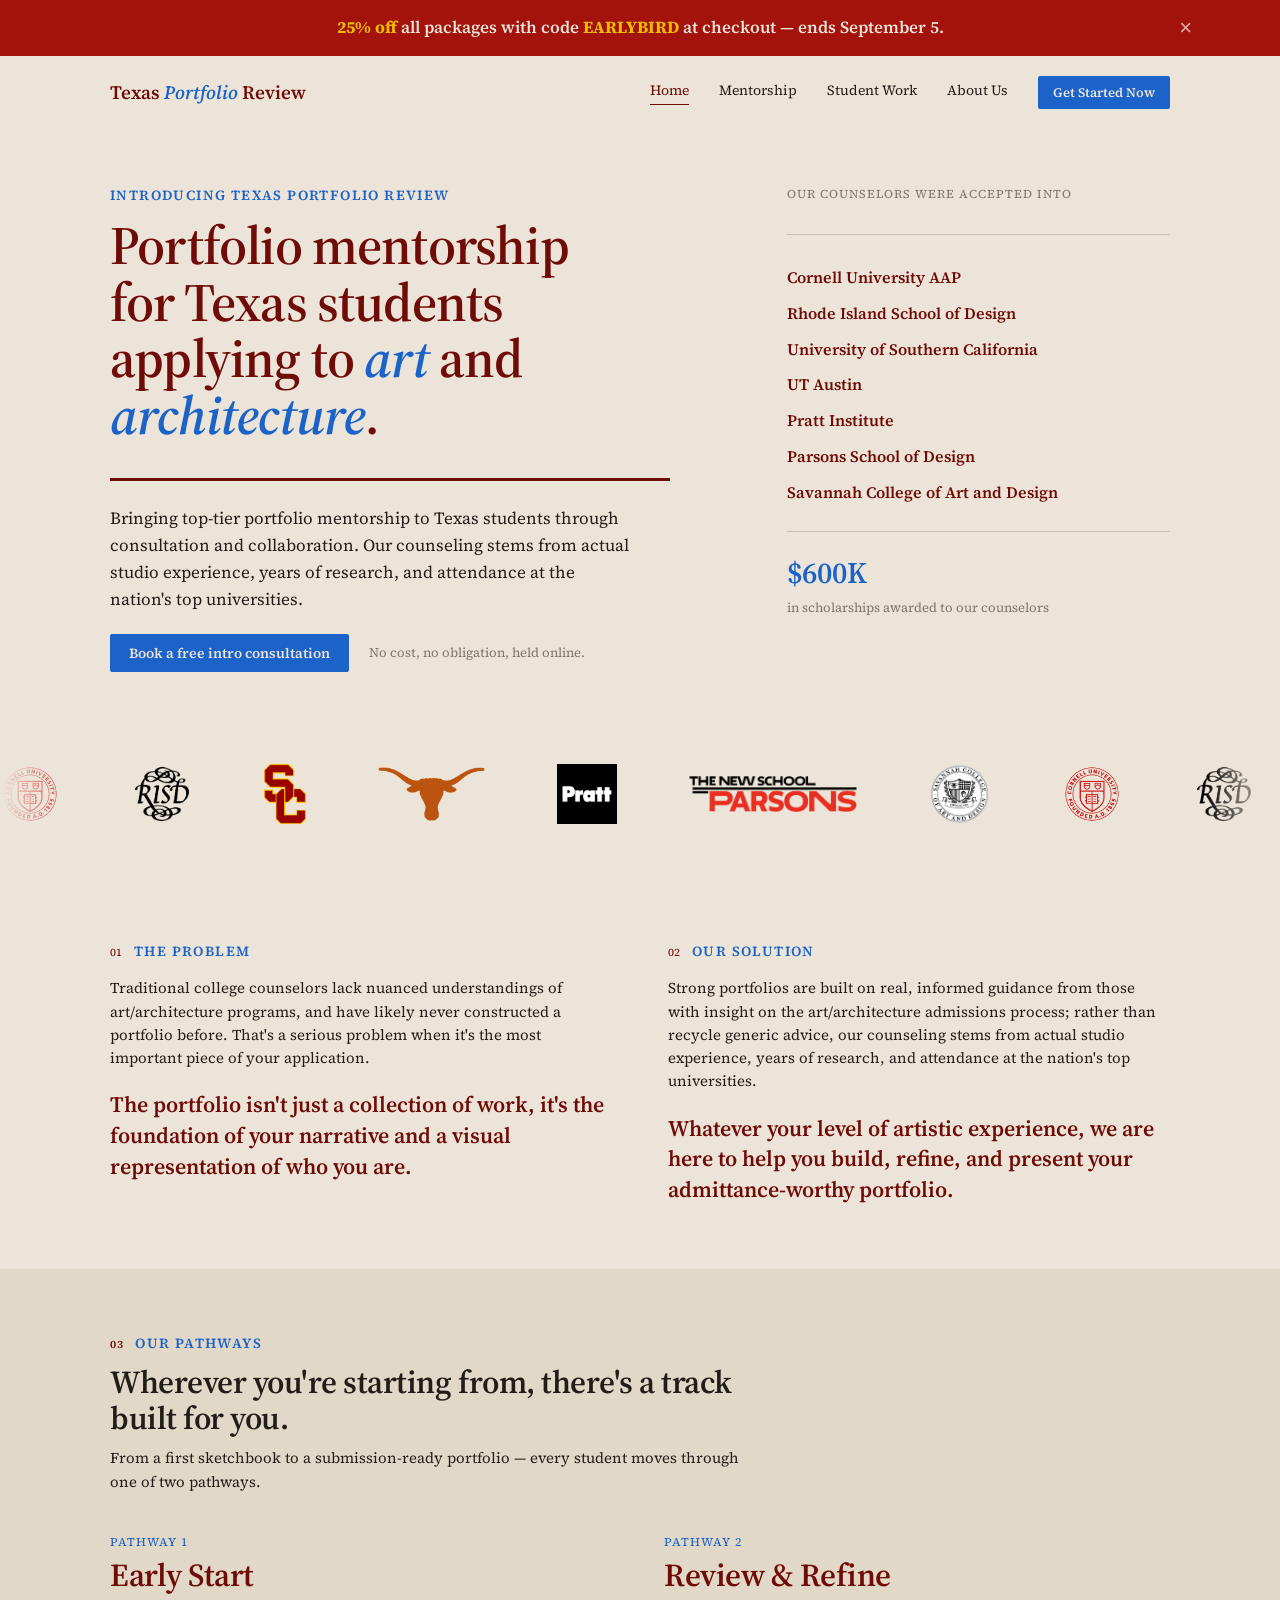
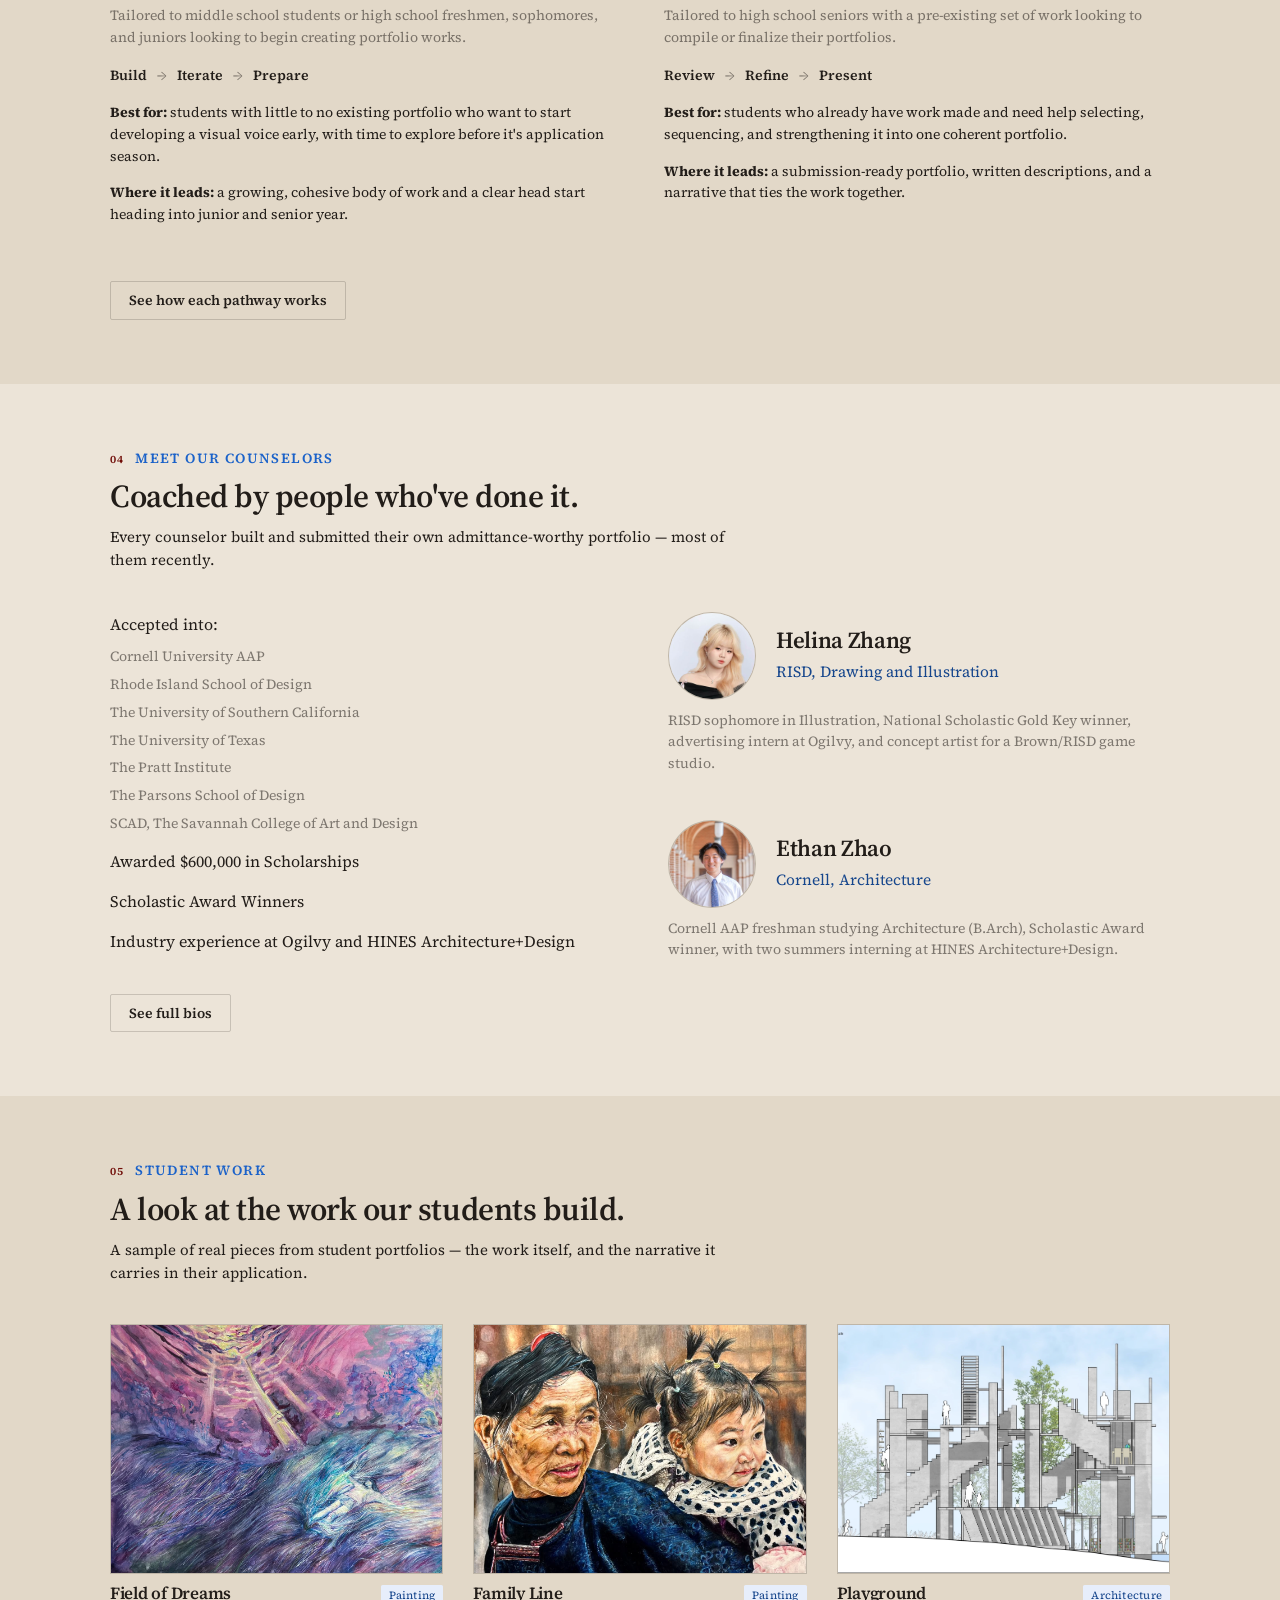
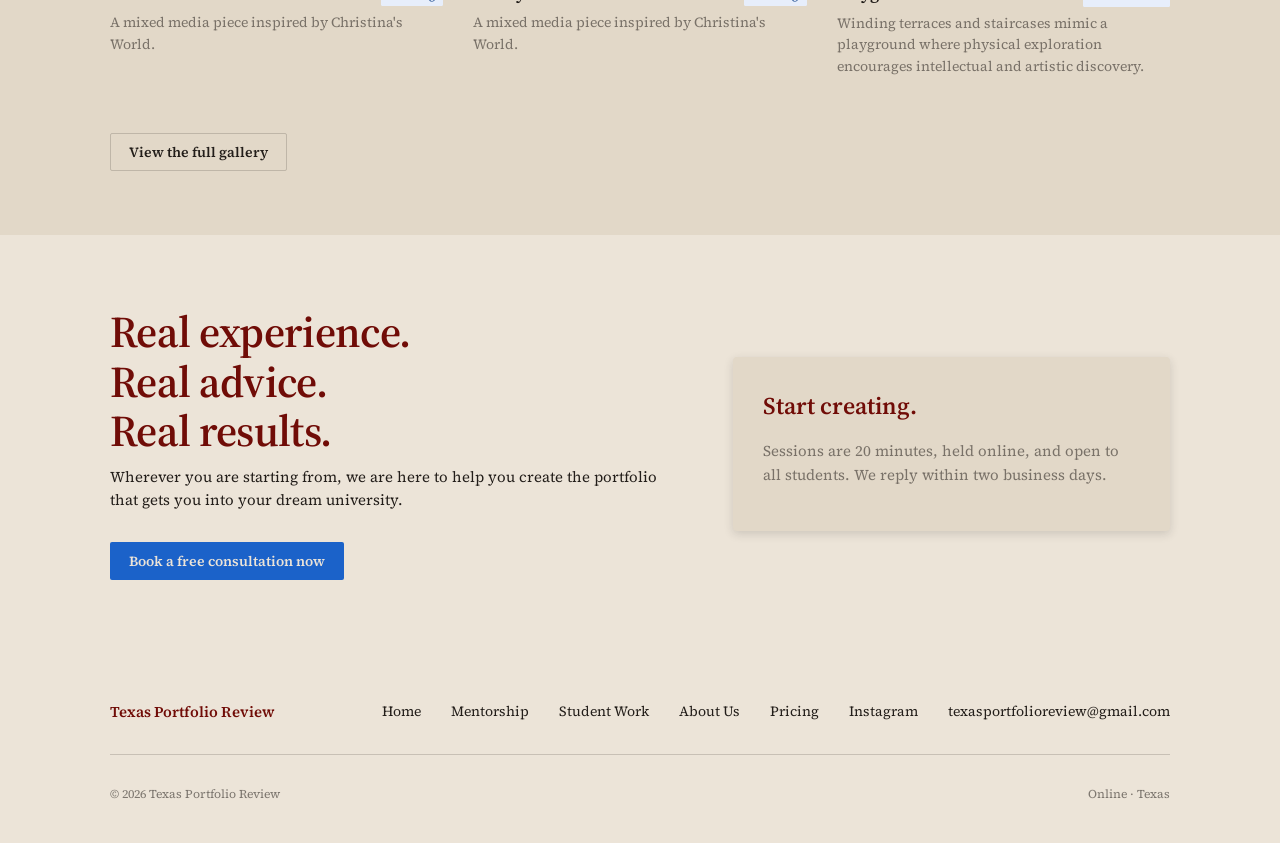
==== commit 4e2223f5: "Swap index preview artworks and restore Hopscotch Park margins Homepage student-work preview now sho" ====
--- a/index.html
+++ b/index.html
@@ -211,9 +211,9 @@
       </div>
       <div class="work-grid">
         <div class="work-card">
-          <div class="work-card__thumb"><img src="images/student-work/parasite-1.jpg" alt="Parasite — mixed media sculpture on a map" loading="lazy"></div>
-          <div class="work-card__meta"><h3>Parasite</h3><span class="work-card__tag">Sculpture</span></div>
-          <p class="desc">An exposition on the untamed sprawl of my hometown, exploring urbanity's spread through map, structure, and branching form.</p>
+          <div class="work-card__thumb"><img src="images/student-work/field-of-dreams-1.jpg" alt="Field of Dreams — watercolor and gouache figure lying in a flowing field" loading="lazy"></div>
+          <div class="work-card__meta"><h3>Field of Dreams</h3><span class="work-card__tag">Painting</span></div>
+          <p class="desc">A mixed media piece inspired by Christina's World.</p>
         </div>
         <div class="work-card">
           <div class="work-card__thumb"><img src="images/student-work/family-line-1.jpg" alt="Family Line — watercolor and gouache portrait" loading="lazy"></div>
@@ -221,9 +221,9 @@
           <p class="desc">A mixed media piece inspired by Christina's World.</p>
         </div>
         <div class="work-card">
-          <div class="work-card__thumb"><img src="images/student-work/hopscotch-park-1.jpg" alt="Hopscotch Park — labeled isometric diagram" loading="lazy"></div>
-          <div class="work-card__meta"><h3>Hopscotch Park</h3><span class="work-card__tag">Digital rendering</span></div>
-          <p class="desc">A plan to revitalize an unused urban void into a vibrant community space built around play and stay.</p>
+          <div class="work-card__thumb"><img src="images/student-work/playground-1.jpg" alt="Playground — architectural elevation drawing" loading="lazy"></div>
+          <div class="work-card__meta"><h3>Playground</h3><span class="work-card__tag">Architecture</span></div>
+          <p class="desc">Winding terraces and staircases mimic a playground where physical exploration encourages intellectual and artistic discovery.</p>
         </div>
       </div>
       <div style="margin-top:40px;">
--- a/css/styles.css
+++ b/css/styles.css
@@ -608,7 +608,7 @@
   position: relative; overflow: hidden;
   font-size: 12px; color: var(--color-text-muted); margin-bottom: var(--space-2);
 }
-.work-card__thumb img { width: 100%; height: 100%; object-fit: contain; }
+.work-card__thumb img { width: 100%; height: 100%; object-fit: cover; }
 
 .work-card__slide {
   display: none; max-width: 100%; max-height: 80vh; width: auto; height: auto;
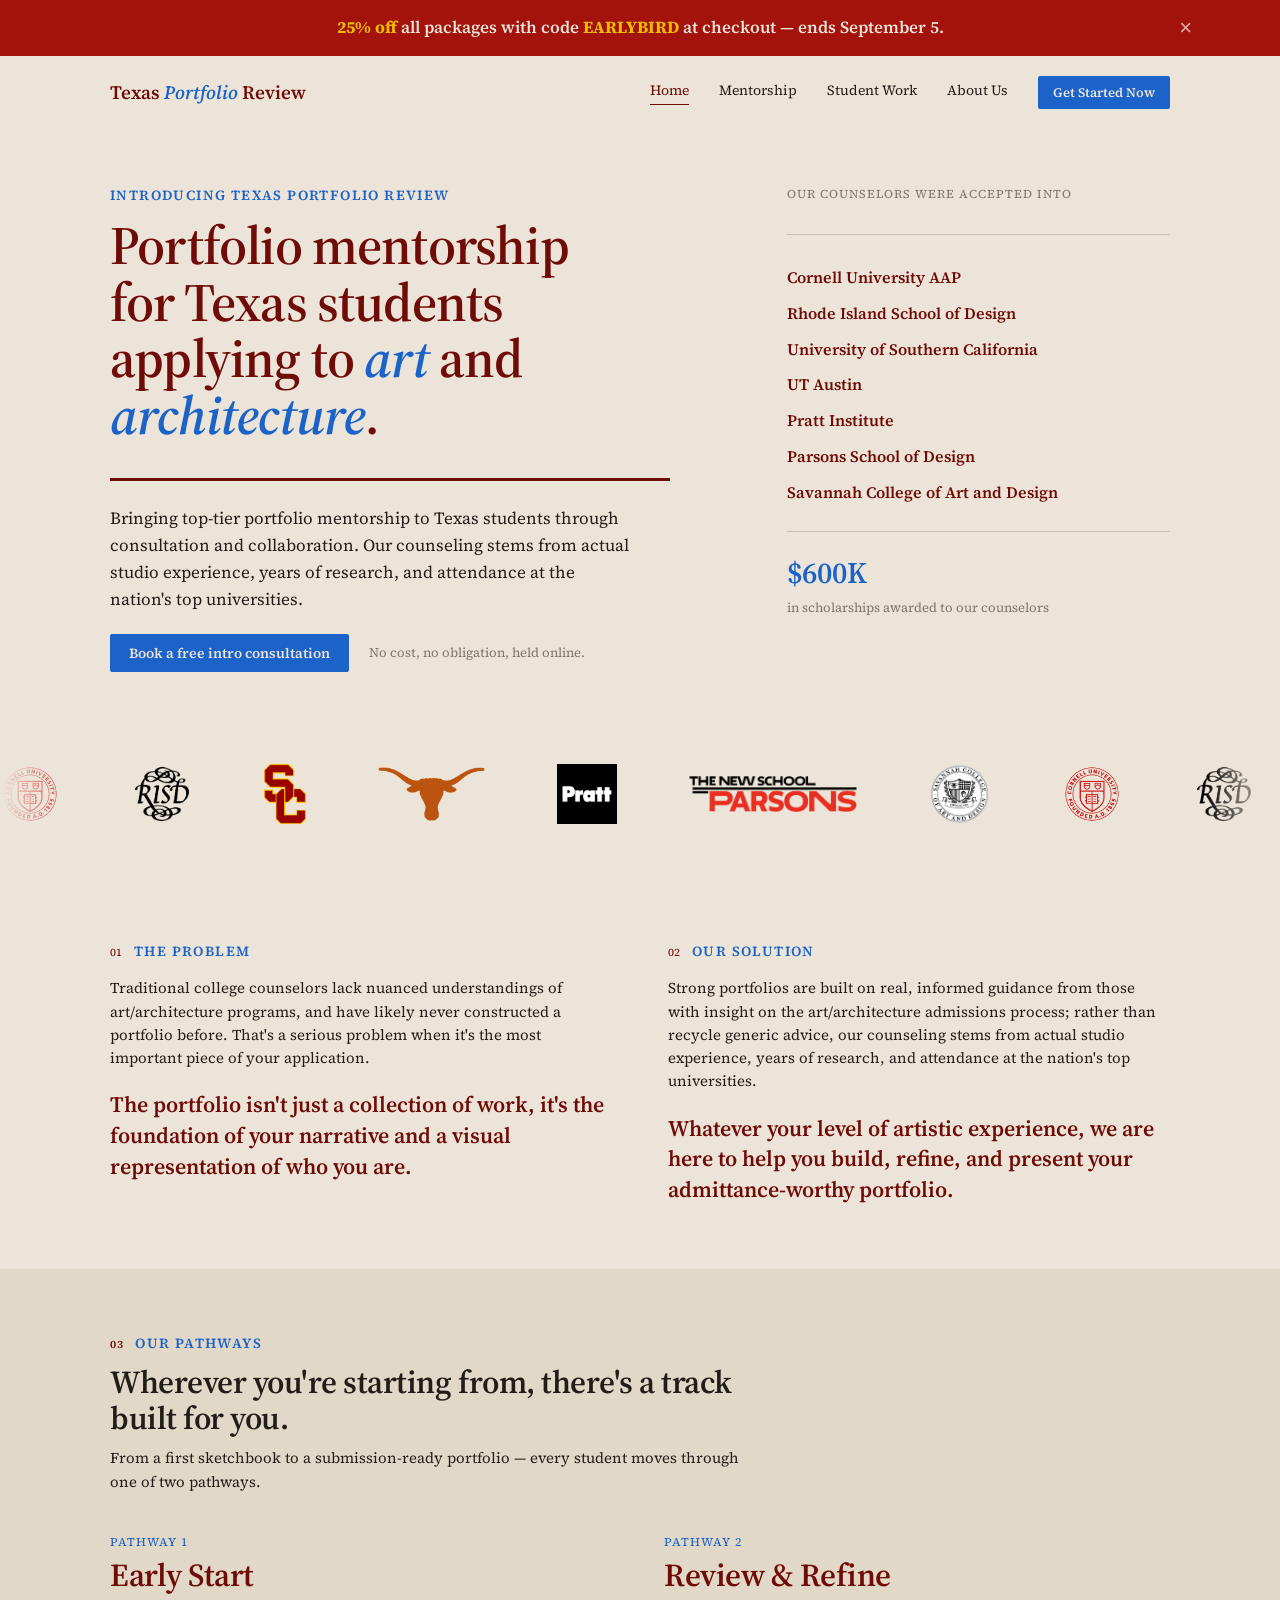
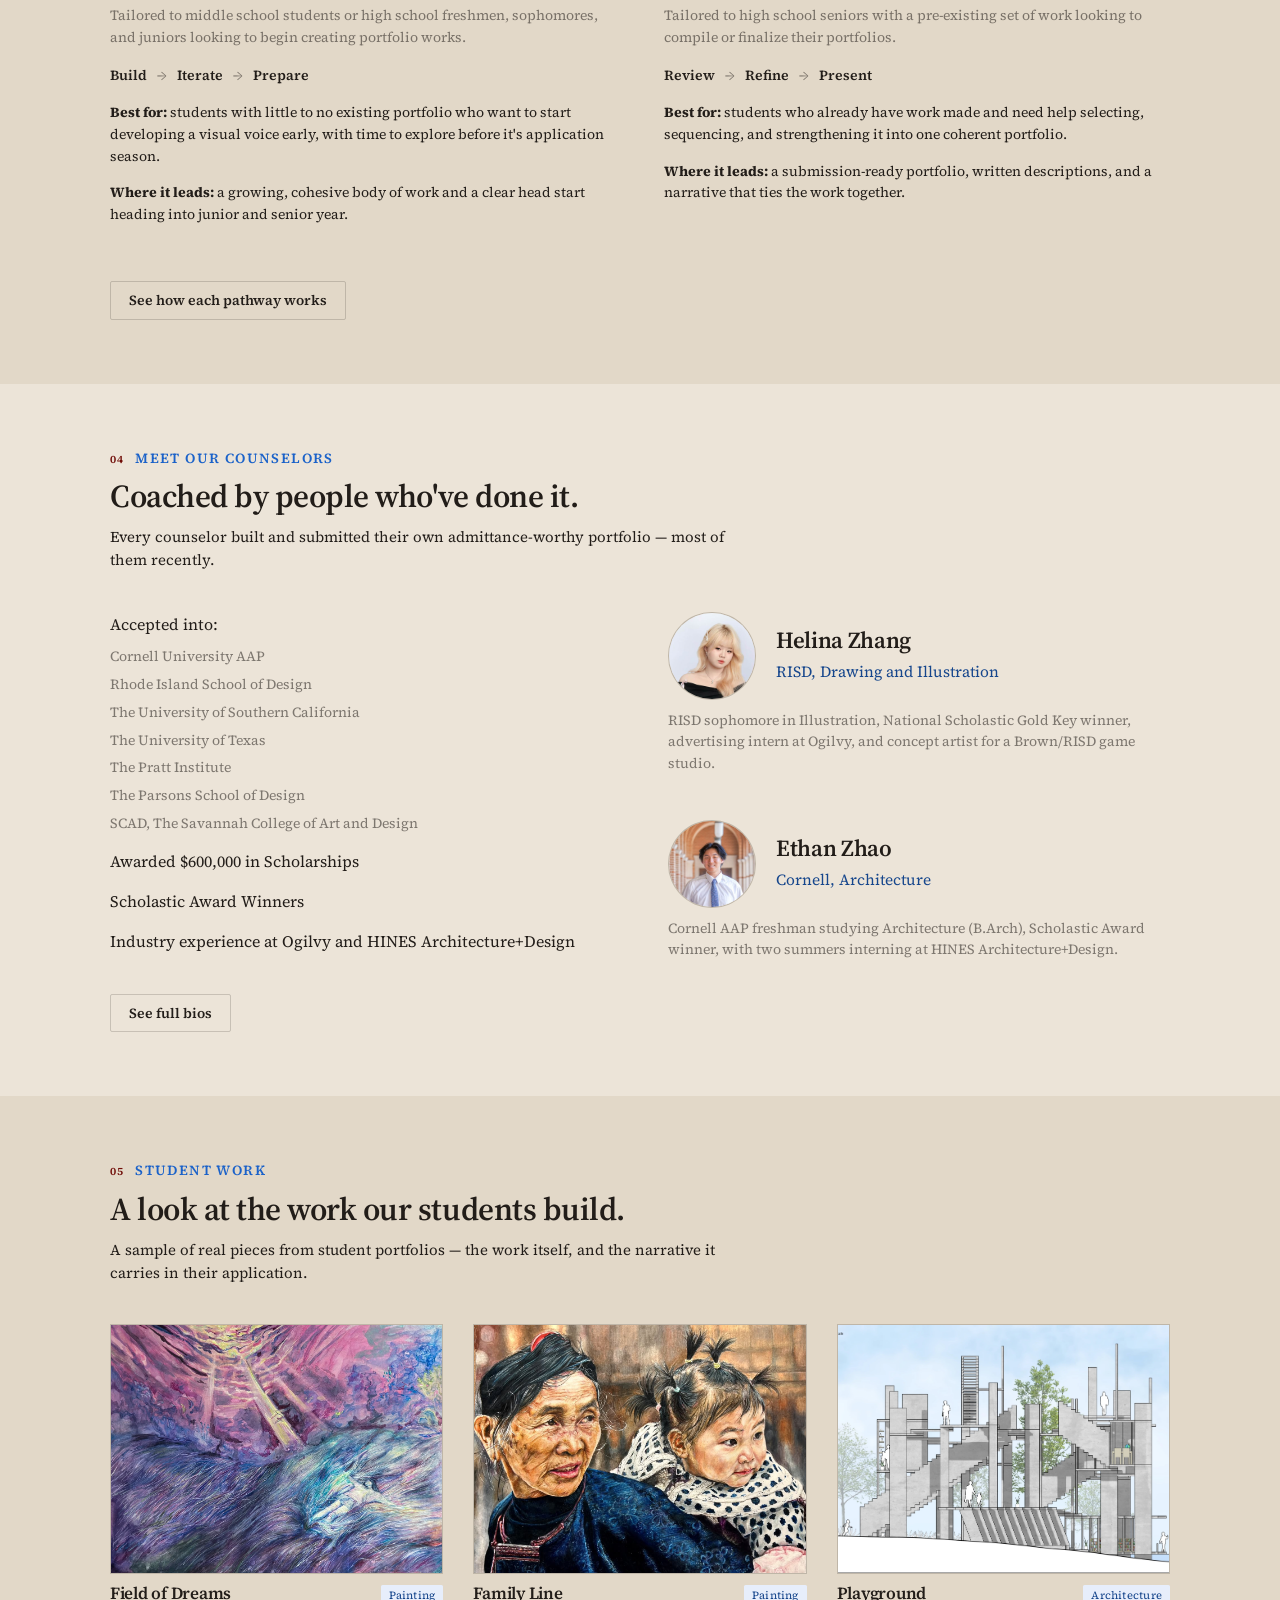
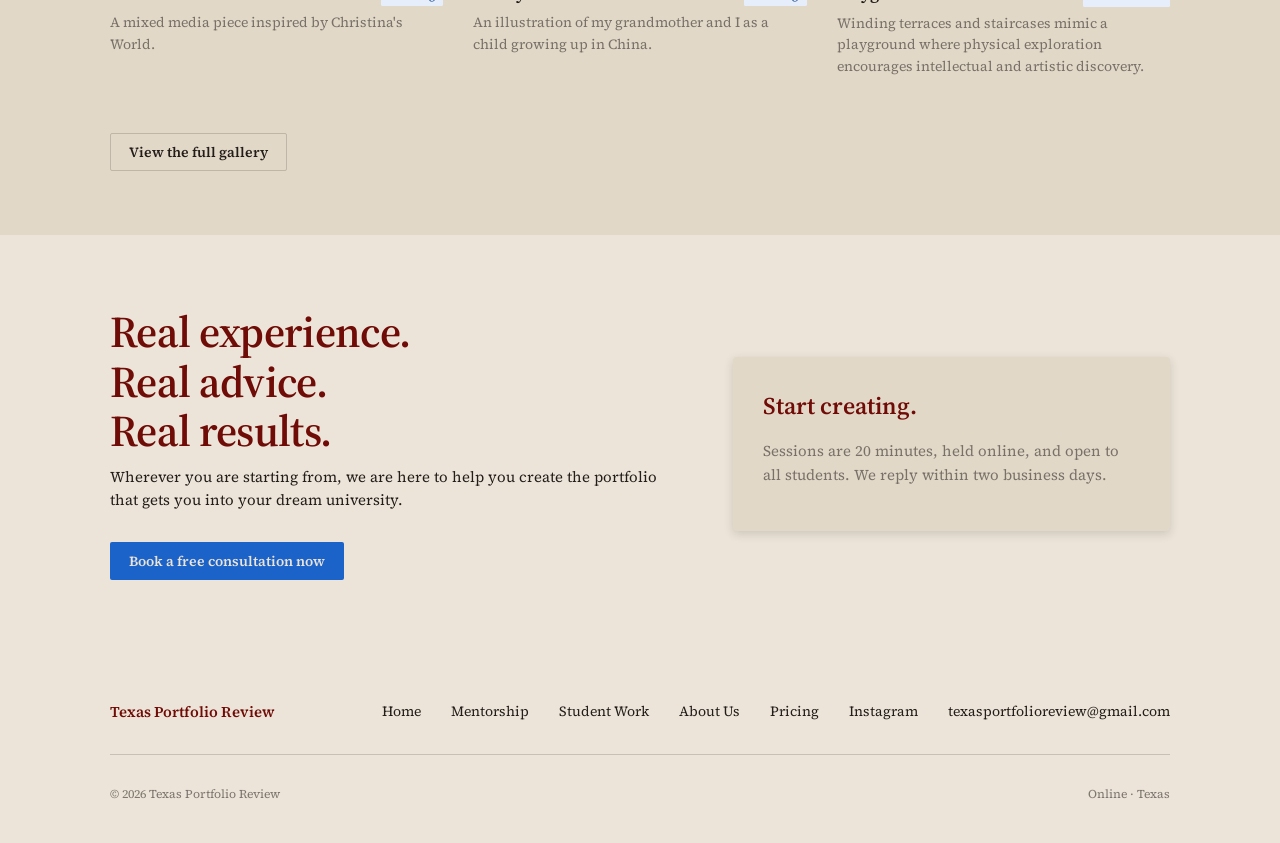
==== commit 9cf20566: "Update Family Line description and medium Description now reads as an illustration of the artist's g" ====
--- a/index.html
+++ b/index.html
@@ -216,9 +216,9 @@
           <p class="desc">A mixed media piece inspired by Christina's World.</p>
         </div>
         <div class="work-card">
-          <div class="work-card__thumb"><img src="images/student-work/family-line-1.jpg" alt="Family Line — watercolor and gouache portrait" loading="lazy"></div>
+          <div class="work-card__thumb"><img src="images/student-work/family-line-1.jpg" alt="Family Line — color pencil illustration of a grandmother and grandchild" loading="lazy"></div>
           <div class="work-card__meta"><h3>Family Line</h3><span class="work-card__tag">Painting</span></div>
-          <p class="desc">A mixed media piece inspired by Christina's World.</p>
+          <p class="desc">An illustration of my grandmother and I as a child growing up in China.</p>
         </div>
         <div class="work-card">
           <div class="work-card__thumb"><img src="images/student-work/playground-1.jpg" alt="Playground — architectural elevation drawing" loading="lazy"></div>
